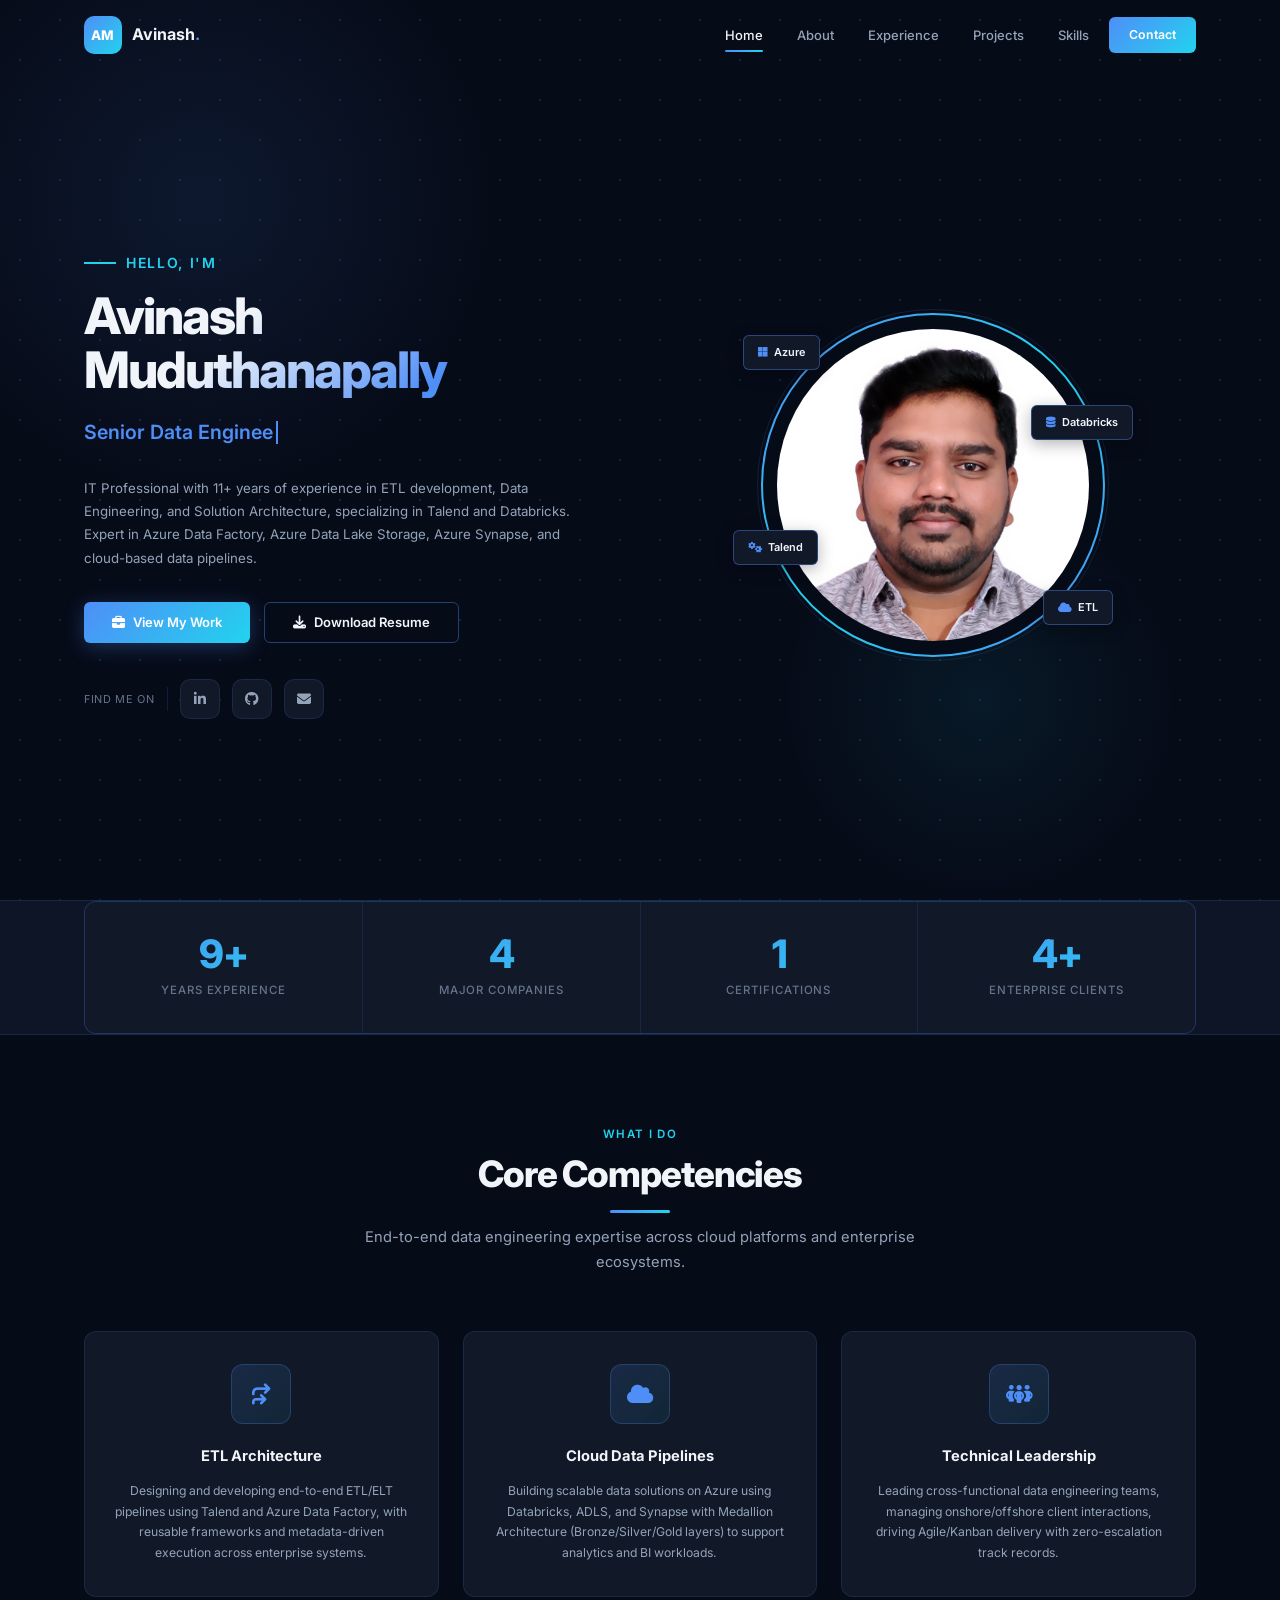
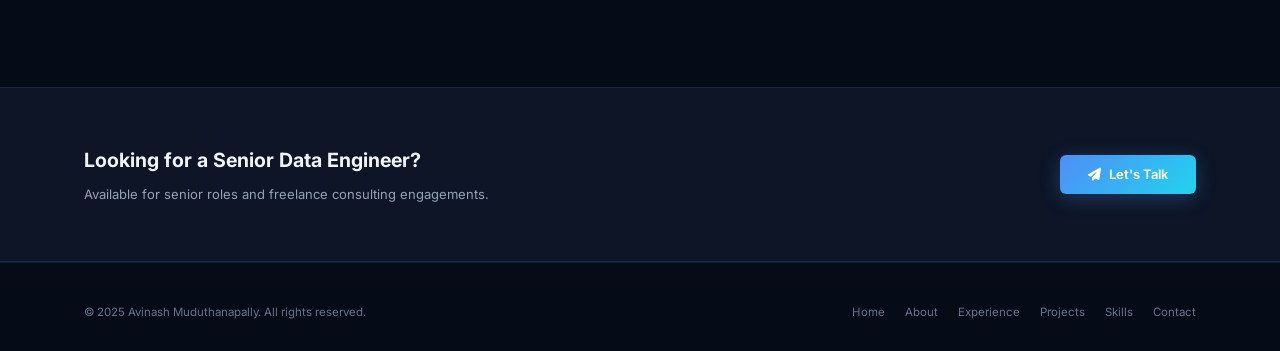
==== index.html @ f5d740c5 "Launch portfolio website for Avinash Muduthanapally Multi-page corporate portfolio with dark navy de" ====
<!DOCTYPE html>
<html lang="en">
<head>
  <meta charset="UTF-8" />
  <meta name="viewport" content="width=device-width, initial-scale=1.0" />
  <title>Avinash Muduthanapally – Senior Data Engineer</title>
  <meta name="description" content="Senior Data Engineer with 11+ years of experience in ETL, Azure Databricks, Talend, and cloud data pipelines." />

  <!-- Google Fonts -->
  <link rel="preconnect" href="https://fonts.googleapis.com" />
  <link rel="preconnect" href="https://fonts.gstatic.com" crossorigin />
  <link href="https://fonts.googleapis.com/css2?family=Inter:wght@300;400;500;600;700;800&display=swap" rel="stylesheet" />

  <!-- Font Awesome -->
  <link rel="stylesheet" href="https://cdnjs.cloudflare.com/ajax/libs/font-awesome/6.5.0/css/all.min.css" />

  <!-- Stylesheet -->
  <link rel="stylesheet" href="assets/css/style.css" />

  <!-- NOTE: Copy your photo (01.jpg) to assets/images/profile.jpg before opening in browser -->

  <style>
    /* ── Hero Section ─────────────────────────────────── */
    .hero {
      min-height: 100vh;
      display: flex;
      align-items: center;
      background: var(--bg-darkest);
      position: relative;
      overflow: hidden;
      padding-top: var(--nav-height);
    }

    /* Particle / dot-grid background */
    .hero-bg {
      position: absolute;
      inset: 0;
      pointer-events: none;
      overflow: hidden;
    }
    .hero-bg-grid {
      position: absolute;
      inset: 0;
      background-image:
        radial-gradient(circle, rgba(79,142,247,0.18) 1px, transparent 1px);
      background-size: 40px 40px;
      animation: bgPan 30s linear infinite;
    }
    @keyframes bgPan {
      from { background-position: 0 0; }
      to   { background-position: 40px 40px; }
    }
    .hero-glow-1 {
      position: absolute;
      width: 600px; height: 600px;
      border-radius: 50%;
      background: radial-gradient(circle, rgba(79,142,247,0.10) 0%, transparent 70%);
      top: -100px; left: -100px;
    }
    .hero-glow-2 {
      position: absolute;
      width: 400px; height: 400px;
      border-radius: 50%;
      background: radial-gradient(circle, rgba(34,211,238,0.07) 0%, transparent 70%);
      bottom: 0; right: 100px;
    }

    /* Hero layout */
    .hero-inner {
      position: relative;
      z-index: 1;
      display: grid;
      grid-template-columns: 1fr 1fr;
      gap: 60px;
      align-items: center;
      padding: 60px 0;
    }
    .hero-greeting {
      font-size: 1rem;
      font-weight: 600;
      color: var(--accent-cyan);
      letter-spacing: 0.12em;
      text-transform: uppercase;
      margin-bottom: 14px;
      display: flex;
      align-items: center;
      gap: 10px;
    }
    .hero-greeting::before {
      content: '';
      display: inline-block;
      width: 32px; height: 2px;
      background: var(--accent-cyan);
    }
    .hero-name {
      font-size: clamp(2.4rem, 5vw, 3.6rem);
      font-weight: 800;
      letter-spacing: -0.04em;
      line-height: 1.08;
      background: linear-gradient(135deg, #f1f5f9 30%, var(--accent-blue) 70%, var(--accent-cyan));
      -webkit-background-clip: text;
      -webkit-text-fill-color: transparent;
      background-clip: text;
      margin-bottom: 18px;
    }
    .hero-role {
      font-size: clamp(1.1rem, 2.5vw, 1.4rem);
      font-weight: 500;
      color: var(--text-secondary);
      margin-bottom: 22px;
      min-height: 2em;
    }
    .typewriter-wrap {
      display: inline-flex;
      align-items: center;
      gap: 0;
    }
    #typewriter {
      color: var(--accent-blue);
      font-weight: 600;
    }
    .cursor {
      display: inline-block;
      width: 2px;
      height: 1.2em;
      background: var(--accent-blue);
      margin-left: 3px;
      vertical-align: middle;
      animation: blink 0.8s step-end infinite;
    }
    .hero-summary {
      font-size: 0.95rem;
      color: var(--text-secondary);
      line-height: 1.75;
      max-width: 520px;
      margin-bottom: 32px;
    }
    .hero-actions {
      display: flex;
      gap: 14px;
      flex-wrap: wrap;
      margin-bottom: 36px;
    }
    .hero-socials {
      display: flex;
      gap: 12px;
      align-items: center;
    }
    .hero-social-divider {
      width: 1px; height: 24px;
      background: var(--border);
    }
    .hero-social-label {
      font-size: 0.78rem;
      color: var(--text-muted);
      letter-spacing: 0.06em;
      text-transform: uppercase;
    }

    /* Right side – photo */
    .hero-photo-side {
      display: flex;
      align-items: center;
      justify-content: center;
      position: relative;
    }
    .photo-ring-wrap {
      position: relative;
      width: 320px; height: 320px;
    }
    .photo-ring-outer {
      position: absolute;
      inset: -12px;
      border-radius: 50%;
      border: 2px solid transparent;
      background: linear-gradient(var(--bg-darkest), var(--bg-darkest)) padding-box,
                  linear-gradient(135deg, var(--accent-blue), var(--accent-cyan), var(--accent-blue)) border-box;
      animation: rotate-ring 6s linear infinite;
    }
    .photo-ring-outer::before {
      content: '';
      position: absolute;
      inset: -6px;
      border-radius: 50%;
      border: 1px solid rgba(79,142,247,0.15);
    }
    .photo-img {
      width: 320px; height: 320px;
      border-radius: 50%;
      object-fit: cover;
      object-position: top center;
      border: 4px solid var(--bg-darkest);
      position: relative;
      z-index: 1;
      animation: pulse-glow 4s ease-in-out infinite;
    }

    /* Floating tech badges */
    .tech-badge {
      position: absolute;
      background: var(--bg-card);
      border: 1px solid var(--border-hover);
      border-radius: var(--radius-sm);
      padding: 7px 14px;
      font-size: 0.78rem;
      font-weight: 600;
      color: var(--text-primary);
      white-space: nowrap;
      z-index: 2;
      display: flex;
      align-items: center;
      gap: 6px;
      box-shadow: 0 4px 16px rgba(0,0,0,0.3);
    }
    .tech-badge i { color: var(--accent-blue); }
    .tb-1 { top: 10px;  left: -30px;  animation: float 3.2s ease-in-out infinite; }
    .tb-2 { top: 80px;  right: -40px; animation: float 3.8s ease-in-out infinite 0.5s; }
    .tb-3 { bottom: 80px; left: -40px; animation: float 4.1s ease-in-out infinite 1s; }
    .tb-4 { bottom: 20px; right: -20px; animation: float 3.5s ease-in-out infinite 1.5s; }

    /* ── Stats section ────────────────────────────────── */
    .stats-section {
      background: var(--bg-secondary);
      border-top: 1px solid var(--border);
      border-bottom: 1px solid var(--border);
      padding: 0;
    }

    /* ── What I Do cards ──────────────────────────────── */
    .what-i-do-grid {
      display: grid;
      grid-template-columns: repeat(3, 1fr);
      gap: 24px;
    }
    .what-card {
      background: var(--bg-card);
      border: 1px solid var(--border);
      border-radius: var(--radius-md);
      padding: 32px 28px;
      transition: all var(--transition);
      text-align: center;
    }
    .what-card:hover {
      border-color: var(--border-hover);
      box-shadow: var(--shadow-glow);
      transform: translateY(-5px);
    }
    .what-icon {
      width: 60px; height: 60px;
      margin: 0 auto 20px;
      border-radius: var(--radius-md);
      background: linear-gradient(135deg, rgba(79,142,247,0.15), rgba(34,211,238,0.08));
      border: 1px solid rgba(79,142,247,0.25);
      display: flex; align-items: center; justify-content: center;
      font-size: 1.5rem;
      color: var(--accent-blue);
    }
    .what-title {
      font-size: 1.05rem;
      font-weight: 700;
      color: var(--text-primary);
      margin-bottom: 12px;
    }
    .what-desc {
      font-size: 0.87rem;
      color: var(--text-secondary);
      line-height: 1.7;
    }

    /* Responsive overrides */
    @media (max-width: 900px) {
      .hero-inner {
        grid-template-columns: 1fr;
        text-align: center;
        gap: 40px;
      }
      .hero-greeting { justify-content: center; }
      .hero-summary  { margin: 0 auto 32px; }
      .hero-actions  { justify-content: center; }
      .hero-socials  { justify-content: center; }
      .photo-ring-wrap { width: 240px; height: 240px; }
      .photo-img { width: 240px; height: 240px; }
      .tb-1, .tb-2, .tb-3, .tb-4 { display: none; }
    }
    @media (max-width: 768px) {
      .what-i-do-grid { grid-template-columns: 1fr; }
    }
  </style>
</head>
<body>

  <!-- ── Navbar ─────────────────────────────────────────────── -->
  <nav class="navbar" id="navbar">
    <div class="container">
      <div class="nav-inner">
        <a href="index.html" class="nav-logo">
          <div class="nav-logo-badge">AM</div>
          <span class="nav-logo-text">Avinash<span>.</span></span>
        </a>
        <div class="nav-links">
          <a href="index.html"      class="nav-link" data-page="index.html">Home</a>
          <a href="about.html"      class="nav-link" data-page="about.html">About</a>
          <a href="experience.html" class="nav-link" data-page="experience.html">Experience</a>
          <a href="projects.html"   class="nav-link" data-page="projects.html">Projects</a>
          <a href="skills.html"     class="nav-link" data-page="skills.html">Skills</a>
          <a href="contact.html"    class="nav-link nav-cta" data-page="contact.html">Contact</a>
        </div>
        <button class="hamburger" id="hamburger" aria-label="Toggle menu">
          <span></span><span></span><span></span>
        </button>
      </div>
    </div>
  </nav>

  <!-- Mobile Menu -->
  <div class="mobile-menu" id="mobileMenu">
    <a href="index.html"      class="nav-link" data-page="index.html">Home</a>
    <a href="about.html"      class="nav-link" data-page="about.html">About</a>
    <a href="experience.html" class="nav-link" data-page="experience.html">Experience</a>
    <a href="projects.html"   class="nav-link" data-page="projects.html">Projects</a>
    <a href="skills.html"     class="nav-link" data-page="skills.html">Skills</a>
    <a href="contact.html"    class="nav-link nav-cta">Contact</a>
  </div>

  <!-- ── Hero Section ───────────────────────────────────────── -->
  <section class="hero">
    <div class="hero-bg">
      <div class="hero-bg-grid"></div>
      <div class="hero-glow-1"></div>
      <div class="hero-glow-2"></div>
    </div>

    <div class="container">
      <div class="hero-inner">

        <!-- Left: Text -->
        <div class="hero-text">
          <p class="hero-greeting">Hello, I'm</p>
          <h1 class="hero-name">Avinash<br/>Muduthanapally</h1>

          <div class="hero-role">
            <div class="typewriter-wrap">
              <span id="typewriter">Senior Data Engineer</span><span class="cursor"></span>
            </div>
          </div>

          <p class="hero-summary">
            IT Professional with 11+ years of experience in ETL development, Data Engineering, and Solution Architecture, specializing in Talend and Databricks. Expert in Azure Data Factory, Azure Data Lake Storage, Azure Synapse, and cloud-based data pipelines.
          </p>

          <div class="hero-actions">
            <a href="projects.html" class="btn btn-primary">
              <i class="fa-solid fa-briefcase"></i> View My Work
            </a>
            <a href="Avinash_Muduthanapally_Resume (1).pdf" class="btn btn-secondary" target="_blank">
              <i class="fa-solid fa-download"></i> Download Resume
            </a>
          </div>

          <div class="hero-socials">
            <span class="hero-social-label">Find me on</span>
            <div class="hero-social-divider"></div>
            <a href="https://www.linkedin.com/in/avinash-muduthanapally/" target="_blank" class="social-link" title="LinkedIn">
              <i class="fa-brands fa-linkedin-in"></i>
            </a>
            <a href="https://github.com/avvi575" target="_blank" class="social-link" title="GitHub">
              <i class="fa-brands fa-github"></i>
            </a>
            <a href="mailto:avinash.muduthanapally@gmail.com" class="social-link" title="Email">
              <i class="fa-solid fa-envelope"></i>
            </a>
          </div>
        </div>

        <!-- Right: Photo -->
        <div class="hero-photo-side">
          <div class="photo-ring-wrap">
            <div class="photo-ring-outer"></div>
            <img src="assets/images/profile.jpg" alt="Avinash Muduthanapally" class="photo-img" onerror="this.style.display='none'; this.parentElement.querySelector('.photo-placeholder').style.display='flex';" />
            <div class="photo-placeholder" style="display:none; width:320px; height:320px; border-radius:50%; background:var(--bg-card); border:4px solid var(--bg-darkest); align-items:center; justify-content:center; font-size:5rem; color:var(--accent-blue); position:relative; z-index:1;">
              <i class="fa-solid fa-user"></i>
            </div>

            <!-- Floating tech badges -->
            <div class="tech-badge tb-1"><i class="fa-brands fa-microsoft"></i> Azure</div>
            <div class="tech-badge tb-2"><i class="fa-solid fa-database"></i> Databricks</div>
            <div class="tech-badge tb-3"><i class="fa-solid fa-gears"></i> Talend</div>
            <div class="tech-badge tb-4"><i class="fa-solid fa-cloud"></i> ETL</div>
          </div>
        </div>

      </div>
    </div>
  </section>

  <!-- ── Stats Row ───────────────────────────────────────────── -->
  <section class="stats-section">
    <div class="container">
      <div class="stats-grid">
        <div class="stat-item animate-on-scroll delay-1">
          <div class="stat-number">
            <span data-counter data-target="11" data-suffix="+">0</span>
          </div>
          <div class="stat-label">Years Experience</div>
        </div>
        <div class="stat-item animate-on-scroll delay-2">
          <div class="stat-number">
            <span data-counter data-target="5">0</span>
          </div>
          <div class="stat-label">Major Companies</div>
        </div>
        <div class="stat-item animate-on-scroll delay-3">
          <div class="stat-number">
            <span data-counter data-target="2">0</span>
          </div>
          <div class="stat-label">Certifications</div>
        </div>
        <div class="stat-item animate-on-scroll delay-4">
          <div class="stat-number">
            <span data-counter data-target="5" data-suffix="+">0</span>
          </div>
          <div class="stat-label">Enterprise Clients</div>
        </div>
      </div>
    </div>
  </section>

  <!-- ── What I Do ───────────────────────────────────────────── -->
  <section class="section" style="background: var(--bg-darkest);">
    <div class="container">
      <div class="section-header animate-on-scroll">
        <p style="font-size:0.82rem; color:var(--accent-cyan); font-weight:600; letter-spacing:0.12em; text-transform:uppercase; margin-bottom:10px;">What I Do</p>
        <h2 class="section-title">Core Competencies</h2>
        <div class="divider"></div>
        <p class="section-subtitle">End-to-end data engineering expertise across cloud platforms and enterprise ecosystems.</p>
      </div>

      <div class="what-i-do-grid">
        <div class="what-card animate-on-scroll delay-1" data-tilt>
          <div class="what-icon"><i class="fa-solid fa-arrows-turn-right"></i></div>
          <h3 class="what-title">ETL Architecture</h3>
          <p class="what-desc">Designing and developing end-to-end ETL/ELT pipelines using Talend and Azure Data Factory, with reusable frameworks and metadata-driven execution across enterprise systems.</p>
        </div>
        <div class="what-card animate-on-scroll delay-2" data-tilt>
          <div class="what-icon"><i class="fa-solid fa-cloud"></i></div>
          <h3 class="what-title">Cloud Data Pipelines</h3>
          <p class="what-desc">Building scalable data solutions on Azure using Databricks, ADLS, and Synapse with Medallion Architecture (Bronze/Silver/Gold layers) to support analytics and BI workloads.</p>
        </div>
        <div class="what-card animate-on-scroll delay-3" data-tilt>
          <div class="what-icon"><i class="fa-solid fa-people-group"></i></div>
          <h3 class="what-title">Technical Leadership</h3>
          <p class="what-desc">Leading cross-functional data engineering teams, managing onshore/offshore client interactions, driving Agile/Kanban delivery with zero-escalation track records.</p>
        </div>
      </div>
    </div>
  </section>

  <!-- ── CTA Strip ────────────────────────────────────────────── -->
  <section style="background: var(--bg-secondary); border-top:1px solid var(--border); border-bottom:1px solid var(--border); padding: 56px 0;">
    <div class="container" style="display:flex; align-items:center; justify-content:space-between; flex-wrap:wrap; gap:24px;">
      <div>
        <h3 style="font-size:1.4rem; font-weight:700; margin-bottom:6px;">Looking for a Senior Data Engineer?</h3>
        <p style="color:var(--text-secondary); font-size:0.93rem;">Available for senior roles and freelance consulting engagements.</p>
      </div>
      <a href="contact.html" class="btn btn-primary">
        <i class="fa-solid fa-paper-plane"></i> Let's Talk
      </a>
    </div>
  </section>

  <!-- ── Footer ──────────────────────────────────────────────── -->
  <footer class="footer">
    <div class="container">
      <div class="footer-inner">
        <p class="footer-copy">&copy; 2025 Avinash Muduthanapally. All rights reserved.</p>
        <nav class="footer-links">
          <a href="index.html">Home</a>
          <a href="about.html">About</a>
          <a href="experience.html">Experience</a>
          <a href="projects.html">Projects</a>
          <a href="skills.html">Skills</a>
          <a href="contact.html">Contact</a>
        </nav>
      </div>
    </div>
  </footer>

  <script src="assets/js/main.js"></script>
</body>
</html>
---- assets/css/style.css ----
/* =============================================================
   Avinash Muduthanapally Portfolio – Main Stylesheet
   style.css
   ============================================================= */

/* ── Google Fonts import handled via <link> in HTML ─────────── */

/* ── CSS Custom Properties ──────────────────────────────────── */
:root {
  --bg-darkest:      #060b18;
  --bg-primary:      #080d1c;
  --bg-secondary:    #0d1526;
  --bg-card:         #111827;
  --bg-card-hover:   #162035;
  --accent-blue:     #4f8ef7;
  --accent-cyan:     #22d3ee;
  --accent-gold:     #fbbf24;
  --text-primary:    #f1f5f9;
  --text-secondary:  #94a3b8;
  --text-muted:      #64748b;
  --border:          rgba(79,142,247,0.15);
  --border-hover:    rgba(79,142,247,0.40);
  --nav-height:      70px;
  --radius-sm:       6px;
  --radius-md:       12px;
  --radius-lg:       20px;
  --shadow-card:     0 4px 24px rgba(0,0,0,0.4);
  --shadow-glow:     0 0 30px rgba(79,142,247,0.20);
  --transition:      0.3s cubic-bezier(0.4,0,0.2,1);
  --font-base:       'Inter', sans-serif;
}

/* ── Reset & Base ────────────────────────────────────────────── */
*, *::before, *::after { box-sizing: border-box; margin: 0; padding: 0; }

html {
  font-size: 14px;
  scroll-behavior: smooth;
  -webkit-font-smoothing: antialiased;
  -moz-osx-font-smoothing: grayscale;
}

body {
  font-family: var(--font-base);
  background-color: var(--bg-primary);
  color: var(--text-primary);
  line-height: 1.7;
  overflow-x: hidden;
}

a { color: inherit; text-decoration: none; }
ul, ol { list-style: none; }
img { display: block; max-width: 100%; }
button { cursor: pointer; font-family: inherit; border: none; background: none; }

/* ── Custom Scrollbar ────────────────────────────────────────── */
::-webkit-scrollbar { width: 6px; }
::-webkit-scrollbar-track { background: var(--bg-darkest); }
::-webkit-scrollbar-thumb { background: var(--accent-blue); border-radius: 3px; }
::-webkit-scrollbar-thumb:hover { background: var(--accent-cyan); }

/* ── Typography Helpers ──────────────────────────────────────── */
.section-title {
  font-size: clamp(1.8rem, 4vw, 2.6rem);
  font-weight: 800;
  letter-spacing: -0.03em;
  line-height: 1.15;
  color: var(--text-primary);
}
.section-subtitle {
  font-size: 1.05rem;
  color: var(--text-secondary);
  max-width: 600px;
}
.accent-blue  { color: var(--accent-blue); }
.accent-cyan  { color: var(--accent-cyan); }
.accent-gold  { color: var(--accent-gold); }
.text-muted   { color: var(--text-muted); }

/* ── Layout Containers ───────────────────────────────────────── */
.container {
  width: 100%;
  max-width: 1160px;
  margin: 0 auto;
  padding: 0 24px;
}
.section {
  padding: 90px 0;
}
.section-header {
  text-align: center;
  margin-bottom: 56px;
}
.section-header .section-subtitle {
  margin: 12px auto 0;
}
.divider {
  width: 60px;
  height: 3px;
  background: linear-gradient(90deg, var(--accent-blue), var(--accent-cyan));
  border-radius: 2px;
  margin: 14px auto 0;
}
.divider-left { margin-left: 0; }

/* ── Navbar ──────────────────────────────────────────────────── */
.navbar {
  position: fixed;
  top: 0; left: 0; right: 0;
  height: var(--nav-height);
  z-index: 1000;
  transition: background var(--transition), box-shadow var(--transition);
}
.navbar.scrolled {
  background: rgba(8,13,28,0.92);
  backdrop-filter: blur(16px);
  -webkit-backdrop-filter: blur(16px);
  box-shadow: 0 1px 0 var(--border);
}
.nav-inner {
  display: flex;
  align-items: center;
  justify-content: space-between;
  height: var(--nav-height);
}
.nav-logo {
  display: flex;
  align-items: center;
  gap: 10px;
  font-weight: 700;
  font-size: 1.15rem;
}
.nav-logo-badge {
  width: 38px; height: 38px;
  border-radius: 10px;
  background: linear-gradient(135deg, var(--accent-blue), var(--accent-cyan));
  display: flex; align-items: center; justify-content: center;
  font-weight: 800;
  font-size: 0.95rem;
  color: #fff;
  letter-spacing: 0.02em;
  flex-shrink: 0;
}
.nav-logo-text { color: var(--text-primary); }
.nav-logo-text span { color: var(--accent-blue); }

.nav-links {
  display: flex;
  align-items: center;
  gap: 6px;
}
.nav-link {
  position: relative;
  padding: 6px 14px;
  font-size: 0.93rem;
  font-weight: 500;
  color: var(--text-secondary);
  border-radius: var(--radius-sm);
  transition: color var(--transition);
}
.nav-link::after {
  content: '';
  position: absolute;
  bottom: 0; left: 14px; right: 14px;
  height: 2px;
  background: linear-gradient(90deg, var(--accent-blue), var(--accent-cyan));
  border-radius: 1px;
  transform: scaleX(0);
  transition: transform var(--transition);
}
.nav-link:hover { color: var(--text-primary); }
.nav-link.active { color: var(--text-primary); }
.nav-link.active::after { transform: scaleX(1); }
.nav-link:hover::after { transform: scaleX(1); }

.nav-cta {
  padding: 8px 20px;
  background: linear-gradient(135deg, var(--accent-blue), var(--accent-cyan));
  color: #fff !important;
  border-radius: var(--radius-sm);
  font-weight: 600;
  font-size: 0.88rem;
  transition: opacity var(--transition), transform var(--transition);
}
.nav-cta::after { display: none; }
.nav-cta:hover { opacity: 0.9; transform: translateY(-1px); }

.hamburger {
  display: none;
  flex-direction: column;
  gap: 5px;
  padding: 6px;
  cursor: pointer;
}
.hamburger span {
  display: block;
  width: 24px; height: 2px;
  background: var(--text-primary);
  border-radius: 1px;
  transition: transform var(--transition), opacity var(--transition);
}
.hamburger.open span:nth-child(1) { transform: translateY(7px) rotate(45deg); }
.hamburger.open span:nth-child(2) { opacity: 0; }
.hamburger.open span:nth-child(3) { transform: translateY(-7px) rotate(-45deg); }

.mobile-menu {
  display: none;
  position: fixed;
  top: var(--nav-height); left: 0; right: 0;
  background: rgba(8,13,28,0.97);
  backdrop-filter: blur(20px);
  -webkit-backdrop-filter: blur(20px);
  border-bottom: 1px solid var(--border);
  padding: 20px 24px;
  z-index: 999;
  flex-direction: column;
  gap: 4px;
}
.mobile-menu.open { display: flex; }
.mobile-menu .nav-link {
  padding: 12px 16px;
  border-radius: var(--radius-sm);
  font-size: 1rem;
  display: block;
}
.mobile-menu .nav-link:hover { background: var(--bg-card); }
.mobile-menu .nav-cta { margin-top: 8px; text-align: center; }

/* ── Buttons ─────────────────────────────────────────────────── */
.btn {
  display: inline-flex;
  align-items: center;
  gap: 8px;
  padding: 13px 28px;
  border-radius: var(--radius-sm);
  font-size: 0.93rem;
  font-weight: 600;
  transition: all var(--transition);
  cursor: pointer;
  border: none;
  line-height: 1;
}
.btn-primary {
  background: linear-gradient(135deg, var(--accent-blue), var(--accent-cyan));
  color: #fff;
  box-shadow: 0 4px 20px rgba(79,142,247,0.30);
}
.btn-primary:hover {
  transform: translateY(-2px);
  box-shadow: 0 8px 28px rgba(79,142,247,0.45);
}
.btn-secondary {
  background: transparent;
  color: var(--text-primary);
  border: 1.5px solid var(--border-hover);
}
.btn-secondary:hover {
  border-color: var(--accent-blue);
  color: var(--accent-blue);
  transform: translateY(-2px);
}
.btn-outline-gold {
  background: transparent;
  color: var(--accent-gold);
  border: 1.5px solid var(--accent-gold);
}
.btn-outline-gold:hover {
  background: var(--accent-gold);
  color: var(--bg-darkest);
  transform: translateY(-2px);
}

/* ── Cards ───────────────────────────────────────────────────── */
.card {
  background: var(--bg-card);
  border: 1px solid var(--border);
  border-radius: var(--radius-md);
  padding: 28px;
  transition: all var(--transition);
  position: relative;
  overflow: hidden;
}
.card::before {
  content: '';
  position: absolute;
  inset: 0;
  background: linear-gradient(135deg, rgba(79,142,247,0.04), rgba(34,211,238,0.02));
  opacity: 0;
  transition: opacity var(--transition);
}
.card:hover {
  background: var(--bg-card-hover);
  border-color: var(--border-hover);
  box-shadow: var(--shadow-glow);
  transform: translateY(-4px);
}
.card:hover::before { opacity: 1; }

/* ── Tag / Badge Pills ───────────────────────────────────────── */
.tag {
  display: inline-flex;
  align-items: center;
  padding: 4px 11px;
  background: rgba(79,142,247,0.10);
  border: 1px solid rgba(79,142,247,0.20);
  border-radius: 20px;
  font-size: 0.78rem;
  font-weight: 500;
  color: var(--accent-blue);
  line-height: 1.4;
  white-space: nowrap;
}
.tag-cyan {
  background: rgba(34,211,238,0.10);
  border-color: rgba(34,211,238,0.20);
  color: var(--accent-cyan);
}
.tag-gold {
  background: rgba(251,191,36,0.10);
  border-color: rgba(251,191,36,0.20);
  color: var(--accent-gold);
}
.tag-green {
  background: rgba(52,211,153,0.10);
  border-color: rgba(52,211,153,0.20);
  color: #34d399;
}
.tag-purple {
  background: rgba(167,139,250,0.10);
  border-color: rgba(167,139,250,0.20);
  color: #a78bfa;
}
.tags-row {
  display: flex;
  flex-wrap: wrap;
  gap: 6px;
  margin-top: 14px;
}

/* ── Page Hero Header ────────────────────────────────────────── */
.page-hero {
  padding: calc(var(--nav-height) + 60px) 0 60px;
  background: var(--bg-darkest);
  border-bottom: 1px solid var(--border);
  position: relative;
  overflow: hidden;
}
.page-hero::before {
  content: '';
  position: absolute;
  top: -60px; right: -60px;
  width: 400px; height: 400px;
  background: radial-gradient(circle, rgba(79,142,247,0.08) 0%, transparent 70%);
  pointer-events: none;
}
.page-hero-inner { position: relative; }
.breadcrumb {
  display: flex;
  align-items: center;
  gap: 8px;
  font-size: 0.82rem;
  color: var(--text-muted);
  margin-bottom: 16px;
}
.breadcrumb a { transition: color var(--transition); }
.breadcrumb a:hover { color: var(--accent-blue); }
.breadcrumb i { font-size: 0.6rem; }
.page-hero-title {
  font-size: clamp(2rem, 5vw, 3.2rem);
  font-weight: 800;
  letter-spacing: -0.04em;
  line-height: 1.1;
}
.page-hero-subtitle {
  margin-top: 12px;
  font-size: 1.05rem;
  color: var(--text-secondary);
  max-width: 540px;
}

/* ── Timeline ────────────────────────────────────────────────── */
.timeline {
  position: relative;
  padding: 0;
}
.timeline::before {
  content: '';
  position: absolute;
  left: 28px;
  top: 8px;
  bottom: 8px;
  width: 2px;
  background: linear-gradient(180deg, var(--accent-blue), var(--accent-cyan), transparent);
  border-radius: 1px;
}
.timeline-item {
  position: relative;
  padding-left: 72px;
  padding-bottom: 44px;
}
.timeline-item:last-child { padding-bottom: 0; }
.timeline-dot {
  position: absolute;
  left: 19px;
  top: 8px;
  width: 20px; height: 20px;
  border-radius: 50%;
  background: var(--bg-card);
  border: 2px solid var(--accent-blue);
  z-index: 1;
  transition: all var(--transition);
}
.timeline-dot::after {
  content: '';
  position: absolute;
  inset: 3px;
  border-radius: 50%;
  background: var(--accent-blue);
}
.timeline-item:hover .timeline-dot {
  border-color: var(--accent-cyan);
  box-shadow: 0 0 16px rgba(79,142,247,0.5);
}
.timeline-item:hover .timeline-dot::after { background: var(--accent-cyan); }

.timeline-card {
  background: var(--bg-card);
  border: 1px solid var(--border);
  border-radius: var(--radius-md);
  padding: 28px 32px;
  transition: all var(--transition);
}
.timeline-card:hover {
  border-color: var(--border-hover);
  box-shadow: var(--shadow-glow);
  background: var(--bg-card-hover);
}
.timeline-company {
  display: flex;
  align-items: flex-start;
  justify-content: space-between;
  gap: 16px;
  flex-wrap: wrap;
}
.company-name {
  font-size: 1.2rem;
  font-weight: 700;
  color: var(--text-primary);
}
.company-role {
  font-size: 0.95rem;
  font-weight: 500;
  color: var(--accent-blue);
  margin-top: 4px;
}
.company-meta {
  display: flex;
  gap: 16px;
  flex-wrap: wrap;
  margin-top: 8px;
  font-size: 0.82rem;
  color: var(--text-muted);
}
.company-meta span { display: flex; align-items: center; gap: 5px; }
.timeline-period {
  font-size: 0.82rem;
  font-weight: 600;
  color: var(--accent-gold);
  background: rgba(251,191,36,0.10);
  border: 1px solid rgba(251,191,36,0.20);
  padding: 4px 12px;
  border-radius: 20px;
  white-space: nowrap;
}
.timeline-bullets {
  margin-top: 18px;
  display: flex;
  flex-direction: column;
  gap: 9px;
}
.timeline-bullets li {
  position: relative;
  padding-left: 18px;
  font-size: 0.90rem;
  color: var(--text-secondary);
  line-height: 1.65;
}
.timeline-bullets li::before {
  content: '';
  position: absolute;
  left: 0;
  top: 9px;
  width: 6px; height: 6px;
  border-radius: 50%;
  background: var(--accent-blue);
  flex-shrink: 0;
}

/* ── Skill Bars ──────────────────────────────────────────────── */
.skill-bar-wrap { margin-bottom: 16px; }
.skill-bar-label {
  display: flex;
  justify-content: space-between;
  margin-bottom: 6px;
  font-size: 0.88rem;
  font-weight: 500;
}
.skill-bar-track {
  height: 6px;
  background: rgba(255,255,255,0.07);
  border-radius: 3px;
  overflow: hidden;
}
.skill-bar-fill {
  height: 100%;
  border-radius: 3px;
  background: linear-gradient(90deg, var(--accent-blue), var(--accent-cyan));
  width: 0;
  transition: width 1.2s cubic-bezier(0.4,0,0.2,1);
}

/* ── Stats Row ───────────────────────────────────────────────── */
.stats-grid {
  display: grid;
  grid-template-columns: repeat(4, 1fr);
  gap: 1px;
  background: var(--border);
  border: 1px solid var(--border);
  border-radius: var(--radius-md);
  overflow: hidden;
}
.stat-item {
  background: var(--bg-card);
  padding: 32px 24px;
  text-align: center;
  transition: background var(--transition);
}
.stat-item:hover { background: var(--bg-card-hover); }
.stat-number {
  font-size: clamp(2rem, 4vw, 2.8rem);
  font-weight: 800;
  letter-spacing: -0.04em;
  background: linear-gradient(135deg, var(--accent-blue), var(--accent-cyan));
  -webkit-background-clip: text;
  -webkit-text-fill-color: transparent;
  background-clip: text;
  line-height: 1;
}
.stat-label {
  font-size: 0.82rem;
  color: var(--text-muted);
  margin-top: 8px;
  font-weight: 500;
  text-transform: uppercase;
  letter-spacing: 0.08em;
}

/* ── Contact Form ────────────────────────────────────────────── */
.form-group { margin-bottom: 20px; }
.form-group label {
  display: block;
  font-size: 0.85rem;
  font-weight: 600;
  color: var(--text-secondary);
  margin-bottom: 8px;
  letter-spacing: 0.02em;
}
.form-group input,
.form-group textarea,
.form-group select {
  width: 100%;
  background: var(--bg-secondary);
  border: 1px solid var(--border);
  border-radius: var(--radius-sm);
  padding: 13px 16px;
  font-size: 0.92rem;
  font-family: var(--font-base);
  color: var(--text-primary);
  transition: border-color var(--transition), box-shadow var(--transition);
  outline: none;
  resize: vertical;
}
.form-group input::placeholder,
.form-group textarea::placeholder {
  color: var(--text-muted);
}
.form-group input:focus,
.form-group textarea:focus,
.form-group select:focus {
  border-color: var(--accent-blue);
  box-shadow: 0 0 0 3px rgba(79,142,247,0.12);
}
.form-group textarea { min-height: 140px; }

/* ── Footer ──────────────────────────────────────────────────── */
.footer {
  background: var(--bg-darkest);
  border-top: 1px solid var(--border);
  padding: 40px 0 28px;
}
.footer-inner {
  display: flex;
  align-items: center;
  justify-content: space-between;
  flex-wrap: wrap;
  gap: 20px;
}
.footer-copy {
  font-size: 0.82rem;
  color: var(--text-muted);
}
.footer-links {
  display: flex;
  gap: 20px;
  flex-wrap: wrap;
}
.footer-links a {
  font-size: 0.82rem;
  color: var(--text-muted);
  transition: color var(--transition);
}
.footer-links a:hover { color: var(--accent-blue); }

/* ── Social Links ────────────────────────────────────────────── */
.social-links {
  display: flex;
  gap: 12px;
  align-items: center;
}
.social-link {
  width: 40px; height: 40px;
  border-radius: 10px;
  background: var(--bg-card);
  border: 1px solid var(--border);
  display: flex; align-items: center; justify-content: center;
  font-size: 1rem;
  color: var(--text-secondary);
  transition: all var(--transition);
}
.social-link:hover {
  border-color: var(--accent-blue);
  color: var(--accent-blue);
  transform: translateY(-3px);
  box-shadow: 0 6px 20px rgba(79,142,247,0.25);
}

/* ── Contact Info Cards ──────────────────────────────────────── */
.contact-info-card {
  display: flex;
  align-items: flex-start;
  gap: 16px;
  padding: 20px;
  background: var(--bg-card);
  border: 1px solid var(--border);
  border-radius: var(--radius-md);
  transition: all var(--transition);
  margin-bottom: 16px;
}
.contact-info-card:hover {
  border-color: var(--border-hover);
  box-shadow: var(--shadow-glow);
}
.contact-icon {
  width: 44px; height: 44px;
  border-radius: 10px;
  background: linear-gradient(135deg, rgba(79,142,247,0.15), rgba(34,211,238,0.10));
  border: 1px solid rgba(79,142,247,0.20);
  display: flex; align-items: center; justify-content: center;
  font-size: 1.1rem;
  color: var(--accent-blue);
  flex-shrink: 0;
}
.contact-info-label {
  font-size: 0.78rem;
  text-transform: uppercase;
  letter-spacing: 0.1em;
  color: var(--text-muted);
  font-weight: 600;
}
.contact-info-value {
  font-size: 0.92rem;
  color: var(--text-primary);
  font-weight: 500;
  margin-top: 3px;
}
.contact-info-value a {
  color: var(--accent-blue);
  transition: color var(--transition);
}
.contact-info-value a:hover { color: var(--accent-cyan); }

/* ── Cert Cards ──────────────────────────────────────────────── */
.cert-card {
  display: flex;
  align-items: center;
  gap: 20px;
  padding: 24px;
  background: var(--bg-card);
  border: 1px solid var(--border);
  border-radius: var(--radius-md);
  transition: all var(--transition);
}
.cert-card:hover {
  border-color: var(--border-hover);
  box-shadow: var(--shadow-glow);
}
.cert-icon {
  width: 56px; height: 56px;
  border-radius: var(--radius-sm);
  display: flex; align-items: center; justify-content: center;
  font-size: 1.6rem;
  flex-shrink: 0;
}
.cert-icon-talend {
  background: linear-gradient(135deg, rgba(79,142,247,0.15), rgba(34,211,238,0.10));
  color: var(--accent-cyan);
}
.cert-icon-databricks {
  background: linear-gradient(135deg, rgba(251,191,36,0.12), rgba(245,158,11,0.08));
  color: var(--accent-gold);
}
.cert-name { font-size: 1rem; font-weight: 700; color: var(--text-primary); }
.cert-issuer { font-size: 0.82rem; color: var(--text-muted); margin-top: 4px; }

/* ── Domain Pills ────────────────────────────────────────────── */
.domain-grid {
  display: flex;
  flex-wrap: wrap;
  gap: 12px;
}
.domain-pill {
  padding: 10px 20px;
  background: var(--bg-card);
  border: 1px solid var(--border);
  border-radius: 30px;
  font-size: 0.88rem;
  font-weight: 500;
  color: var(--text-secondary);
  transition: all var(--transition);
  display: flex;
  align-items: center;
  gap: 8px;
}
.domain-pill:hover {
  border-color: var(--accent-blue);
  color: var(--accent-blue);
  transform: translateY(-2px);
}

/* ── Client Cards ────────────────────────────────────────────── */
.client-grid {
  display: grid;
  grid-template-columns: repeat(auto-fill, minmax(160px, 1fr));
  gap: 16px;
}
.client-card {
  padding: 20px 16px;
  background: var(--bg-card);
  border: 1px solid var(--border);
  border-radius: var(--radius-md);
  text-align: center;
  font-size: 0.90rem;
  font-weight: 600;
  color: var(--text-secondary);
  transition: all var(--transition);
}
.client-card:hover {
  border-color: var(--border-hover);
  color: var(--text-primary);
  transform: translateY(-3px);
  box-shadow: var(--shadow-glow);
}
.client-card i { display: block; font-size: 1.5rem; margin-bottom: 8px; color: var(--accent-blue); }

/* ── Project Cards ───────────────────────────────────────────── */
.projects-grid {
  display: grid;
  grid-template-columns: repeat(auto-fill, minmax(340px, 1fr));
  gap: 24px;
}
.project-card {
  background: var(--bg-card);
  border: 1px solid var(--border);
  border-radius: var(--radius-md);
  padding: 28px;
  transition: all var(--transition);
  position: relative;
  display: flex;
  flex-direction: column;
  gap: 0;
  overflow: hidden;
}
.project-card::after {
  content: '';
  position: absolute;
  top: 0; left: 0; right: 0;
  height: 3px;
  background: linear-gradient(90deg, var(--accent-blue), var(--accent-cyan));
  transform: scaleX(0);
  transition: transform var(--transition);
  transform-origin: left;
}
.project-card:hover {
  border-color: var(--border-hover);
  box-shadow: var(--shadow-glow);
  transform: translateY(-5px);
  background: var(--bg-card-hover);
}
.project-card:hover::after { transform: scaleX(1); }
.project-header {
  display: flex;
  align-items: flex-start;
  justify-content: space-between;
  gap: 12px;
  margin-bottom: 14px;
}
.project-name {
  font-size: 1.15rem;
  font-weight: 700;
  color: var(--text-primary);
  line-height: 1.3;
}
.project-client-badge {
  font-size: 0.75rem;
  font-weight: 600;
  padding: 3px 10px;
  border-radius: 20px;
  white-space: nowrap;
  flex-shrink: 0;
}
.project-period {
  font-size: 0.80rem;
  color: var(--text-muted);
  margin-bottom: 12px;
  display: flex;
  align-items: center;
  gap: 6px;
}
.project-desc {
  font-size: 0.88rem;
  color: var(--text-secondary);
  line-height: 1.65;
  margin-bottom: 16px;
}
.project-achievements {
  list-style: none;
  display: flex;
  flex-direction: column;
  gap: 8px;
  margin-bottom: 18px;
  flex: 1;
}
.project-achievements li {
  position: relative;
  padding-left: 16px;
  font-size: 0.83rem;
  color: var(--text-secondary);
  line-height: 1.5;
}
.project-achievements li::before {
  content: '';
  position: absolute;
  left: 0; top: 7px;
  width: 5px; height: 5px;
  border-radius: 50%;
  background: var(--accent-cyan);
}

/* ── Skill Category Card ─────────────────────────────────────── */
.skill-cat-card {
  background: var(--bg-card);
  border: 1px solid var(--border);
  border-radius: var(--radius-md);
  padding: 28px;
  transition: all var(--transition);
}
.skill-cat-card:hover {
  border-color: var(--border-hover);
  box-shadow: var(--shadow-glow);
}
.skill-cat-header {
  display: flex;
  align-items: center;
  gap: 14px;
  margin-bottom: 22px;
}
.skill-cat-icon {
  width: 44px; height: 44px;
  border-radius: 10px;
  background: linear-gradient(135deg, rgba(79,142,247,0.15), rgba(34,211,238,0.08));
  border: 1px solid rgba(79,142,247,0.20);
  display: flex; align-items: center; justify-content: center;
  font-size: 1.1rem;
  color: var(--accent-blue);
}
.skill-cat-name {
  font-size: 1rem;
  font-weight: 700;
  color: var(--text-primary);
}
.skill-cat-count {
  font-size: 0.78rem;
  color: var(--text-muted);
  margin-top: 2px;
}
.skill-tags { display: flex; flex-wrap: wrap; gap: 8px; }

/* ── Animations ──────────────────────────────────────────────── */
@keyframes fadeInUp {
  from { opacity: 0; transform: translateY(30px); }
  to   { opacity: 1; transform: translateY(0); }
}
@keyframes slideInLeft {
  from { opacity: 0; transform: translateX(-40px); }
  to   { opacity: 1; transform: translateX(0); }
}
@keyframes slideInRight {
  from { opacity: 0; transform: translateX(40px); }
  to   { opacity: 1; transform: translateX(0); }
}
@keyframes shimmer {
  0%   { background-position: -200% center; }
  100% { background-position:  200% center; }
}
@keyframes pulse-glow {
  0%, 100% { box-shadow: 0 0 20px rgba(79,142,247,0.3); }
  50%       { box-shadow: 0 0 40px rgba(79,142,247,0.6); }
}
@keyframes float {
  0%, 100% { transform: translateY(0px); }
  50%       { transform: translateY(-8px); }
}
@keyframes rotate-ring {
  from { transform: rotate(0deg); }
  to   { transform: rotate(360deg); }
}
@keyframes blink {
  0%, 100% { opacity: 1; }
  50%       { opacity: 0; }
}

/* Scroll animation base states */
.animate-on-scroll {
  opacity: 0;
  transform: translateY(28px);
  transition: opacity 0.65s ease, transform 0.65s ease;
}
.animate-on-scroll.is-visible {
  opacity: 1;
  transform: none;
}
.slide-left {
  opacity: 0;
  transform: translateX(-40px);
  transition: opacity 0.65s ease, transform 0.65s ease;
}
.slide-right {
  opacity: 0;
  transform: translateX(40px);
  transition: opacity 0.65s ease, transform 0.65s ease;
}
.slide-left.is-visible,
.slide-right.is-visible {
  opacity: 1;
  transform: none;
}

/* Stagger delay helpers */
.delay-1 { transition-delay: 0.10s; }
.delay-2 { transition-delay: 0.20s; }
.delay-3 { transition-delay: 0.30s; }
.delay-4 { transition-delay: 0.40s; }
.delay-5 { transition-delay: 0.50s; }

/* ── Responsive ──────────────────────────────────────────────── */
@media (max-width: 1024px) {
  .stats-grid { grid-template-columns: repeat(2, 1fr); }
  .projects-grid { grid-template-columns: 1fr; }
}

@media (max-width: 768px) {
  :root { --nav-height: 60px; }
  .nav-links { display: none; }
  .hamburger { display: flex; }
  .section { padding: 60px 0; }
  .stats-grid { grid-template-columns: repeat(2, 1fr); }
  .timeline::before { left: 14px; }
  .timeline-item { padding-left: 44px; }
  .timeline-dot { left: 5px; }
  .page-hero { padding-top: calc(var(--nav-height) + 40px); }
  .footer-inner { flex-direction: column; text-align: center; }
  .footer-links { justify-content: center; }
  .projects-grid { grid-template-columns: 1fr; }
}

@media (max-width: 480px) {
  .stats-grid { grid-template-columns: 1fr 1fr; }
  .btn { padding: 11px 20px; font-size: 0.87rem; }
}
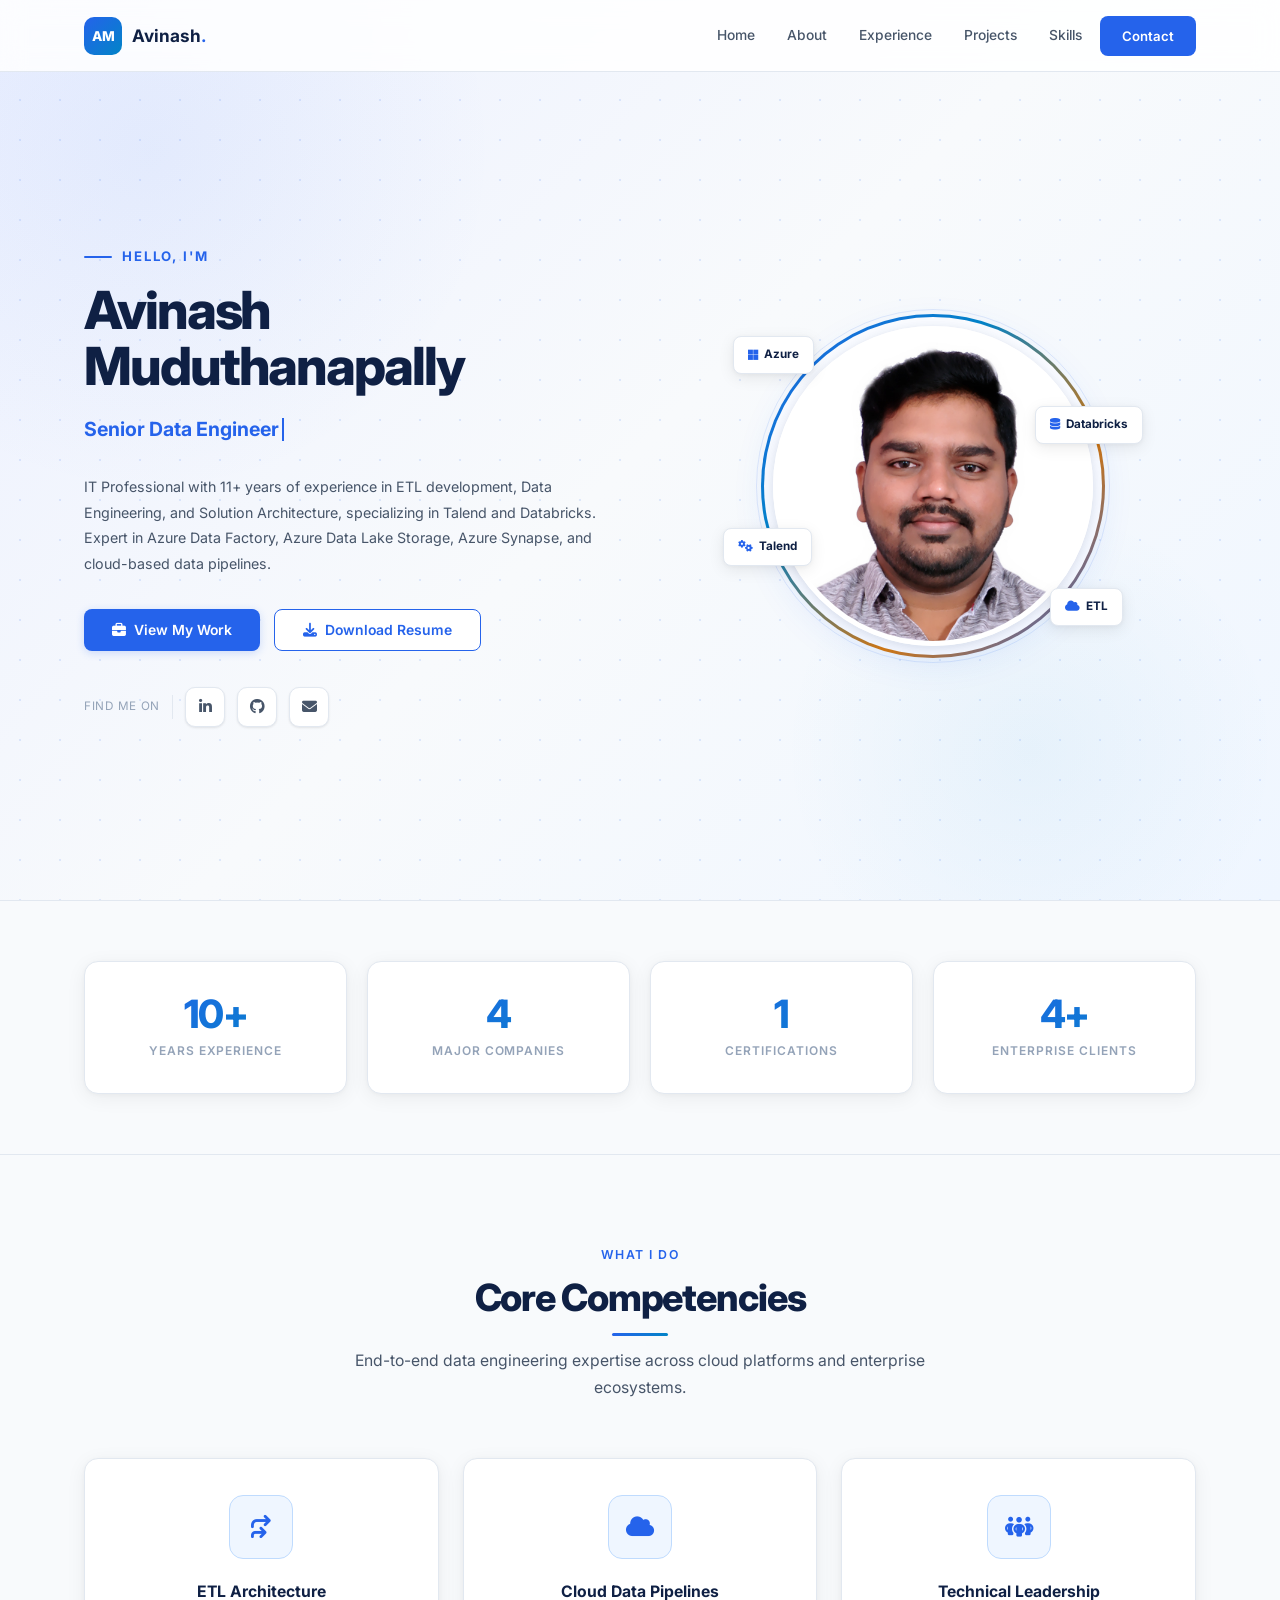
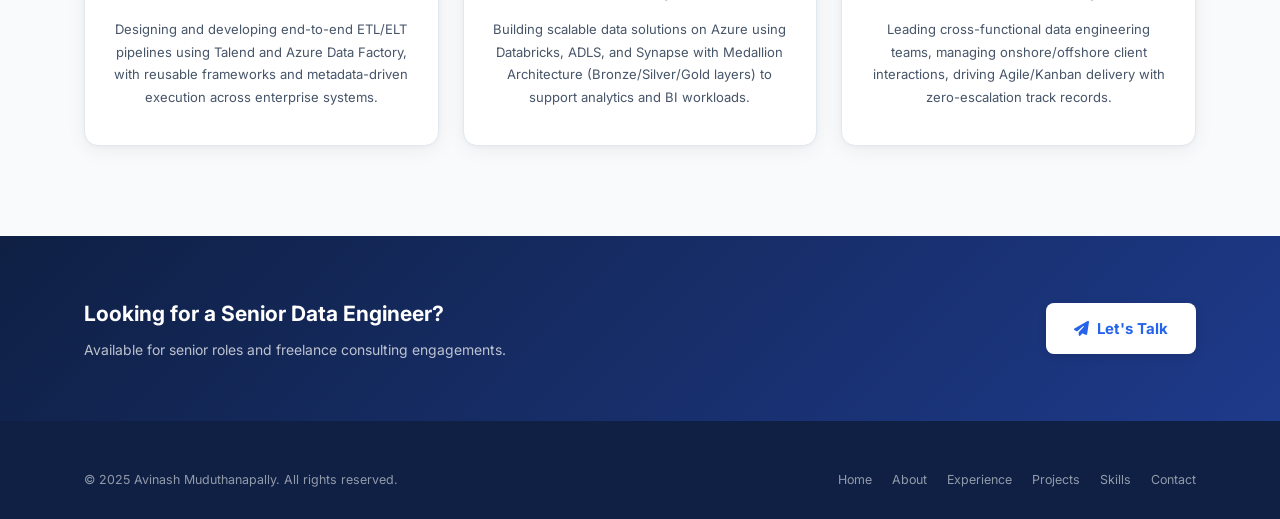
==== commit 6d759e06: "Redesign: switch from dark to bright corporate light theme - Full color system overhaul: white/light" ====
--- a/index.html
+++ b/index.html
@@ -20,49 +20,41 @@
   <!-- NOTE: Copy your photo (01.jpg) to assets/images/profile.jpg before opening in browser -->
 
   <style>
-    /* ── Hero Section ─────────────────────────────────── */
+    /* ── Hero Section ── */
     .hero {
       min-height: 100vh;
       display: flex;
       align-items: center;
-      background: var(--bg-darkest);
+      background: linear-gradient(135deg, #ebf0ff 0%, #f8fafc 50%, #eff6ff 100%);
       position: relative;
       overflow: hidden;
       padding-top: var(--nav-height);
     }
-
-    /* Particle / dot-grid background */
     .hero-bg {
       position: absolute;
       inset: 0;
       pointer-events: none;
-      overflow: hidden;
     }
     .hero-bg-grid {
       position: absolute;
       inset: 0;
-      background-image:
-        radial-gradient(circle, rgba(79,142,247,0.18) 1px, transparent 1px);
+      background-image: radial-gradient(circle, rgba(37,99,235,0.12) 1px, transparent 1px);
       background-size: 40px 40px;
       animation: bgPan 30s linear infinite;
     }
-    @keyframes bgPan {
-      from { background-position: 0 0; }
-      to   { background-position: 40px 40px; }
-    }
     .hero-glow-1 {
       position: absolute;
-      width: 600px; height: 600px;
+      width: 700px; height: 700px;
       border-radius: 50%;
-      background: radial-gradient(circle, rgba(79,142,247,0.10) 0%, transparent 70%);
-      top: -100px; left: -100px;
+      background: radial-gradient(circle, rgba(37,99,235,0.06) 0%, transparent 70%);
+      top: -200px; left: -200px;
     }
     .hero-glow-2 {
       position: absolute;
-      width: 400px; height: 400px;
+      width: 500px; height: 500px;
       border-radius: 50%;
-      background: radial-gradient(circle, rgba(34,211,238,0.07) 0%, transparent 70%);
-      bottom: 0; right: 100px;
+      background: radial-gradient(circle, rgba(2,132,199,0.05) 0%, transparent 70%);
+      bottom: -100px; right: 0;
     }
 
     /* Hero layout */
@@ -76,10 +68,10 @@
       padding: 60px 0;
     }
     .hero-greeting {
-      font-size: 1rem;
-      font-weight: 600;
-      color: var(--accent-cyan);
-      letter-spacing: 0.12em;
+      font-size: 0.88rem;
+      font-weight: 700;
+      color: var(--accent-blue);
+      letter-spacing: 0.14em;
       text-transform: uppercase;
       margin-bottom: 14px;
       display: flex;
@@ -89,22 +81,20 @@
     .hero-greeting::before {
       content: '';
       display: inline-block;
-      width: 32px; height: 2px;
-      background: var(--accent-cyan);
+      width: 28px; height: 2px;
+      background: var(--accent-blue);
+      border-radius: 1px;
     }
     .hero-name {
-      font-size: clamp(2.4rem, 5vw, 3.6rem);
+      font-size: clamp(2.4rem, 5vw, 3.5rem);
       font-weight: 800;
       letter-spacing: -0.04em;
       line-height: 1.08;
-      background: linear-gradient(135deg, #f1f5f9 30%, var(--accent-blue) 70%, var(--accent-cyan));
-      -webkit-background-clip: text;
-      -webkit-text-fill-color: transparent;
-      background-clip: text;
+      color: var(--navy);
       margin-bottom: 18px;
     }
     .hero-role {
-      font-size: clamp(1.1rem, 2.5vw, 1.4rem);
+      font-size: clamp(1.05rem, 2.5vw, 1.3rem);
       font-weight: 500;
       color: var(--text-secondary);
       margin-bottom: 22px;
@@ -113,12 +103,8 @@
     .typewriter-wrap {
       display: inline-flex;
       align-items: center;
-      gap: 0;
-    }
-    #typewriter {
-      color: var(--accent-blue);
-      font-weight: 600;
-    }
+    }
+    #typewriter { color: var(--accent-blue); font-weight: 700; }
     .cursor {
       display: inline-block;
       width: 2px;
@@ -131,7 +117,7 @@
     .hero-summary {
       font-size: 0.95rem;
       color: var(--text-secondary);
-      line-height: 1.75;
+      line-height: 1.8;
       max-width: 520px;
       margin-bottom: 32px;
     }
@@ -157,7 +143,7 @@
       text-transform: uppercase;
     }
 
-    /* Right side – photo */
+    /* Photo side */
     .hero-photo-side {
       display: flex;
       align-items: center;
@@ -172,85 +158,88 @@
       position: absolute;
       inset: -12px;
       border-radius: 50%;
-      border: 2px solid transparent;
-      background: linear-gradient(var(--bg-darkest), var(--bg-darkest)) padding-box,
-                  linear-gradient(135deg, var(--accent-blue), var(--accent-cyan), var(--accent-blue)) border-box;
-      animation: rotate-ring 6s linear infinite;
+      border: 3px solid transparent;
+      background:
+        linear-gradient(white, white) padding-box,
+        linear-gradient(135deg, var(--accent-blue), var(--accent-sky), var(--accent-gold), var(--accent-blue)) border-box;
+      animation: rotate-ring 7s linear infinite;
     }
     .photo-ring-outer::before {
       content: '';
       position: absolute;
-      inset: -6px;
+      inset: -8px;
       border-radius: 50%;
-      border: 1px solid rgba(79,142,247,0.15);
+      border: 1px solid rgba(37,99,235,0.12);
     }
     .photo-img {
       width: 320px; height: 320px;
       border-radius: 50%;
       object-fit: cover;
       object-position: top center;
-      border: 4px solid var(--bg-darkest);
+      border: 5px solid #ffffff;
       position: relative;
       z-index: 1;
-      animation: pulse-glow 4s ease-in-out infinite;
+      box-shadow: 0 8px 40px rgba(37,99,235,0.15), 0 2px 8px rgba(0,0,0,0.08);
+      animation: pulse-ring 4s ease-in-out infinite;
     }
 
     /* Floating tech badges */
     .tech-badge {
       position: absolute;
-      background: var(--bg-card);
-      border: 1px solid var(--border-hover);
+      background: #ffffff;
+      border: 1px solid var(--border);
       border-radius: var(--radius-sm);
-      padding: 7px 14px;
+      padding: 8px 14px;
       font-size: 0.78rem;
-      font-weight: 600;
-      color: var(--text-primary);
+      font-weight: 700;
+      color: var(--navy);
       white-space: nowrap;
       z-index: 2;
       display: flex;
       align-items: center;
       gap: 6px;
-      box-shadow: 0 4px 16px rgba(0,0,0,0.3);
+      box-shadow: 0 4px 16px rgba(0,0,0,0.08), 0 1px 4px rgba(0,0,0,0.04);
     }
     .tech-badge i { color: var(--accent-blue); }
-    .tb-1 { top: 10px;  left: -30px;  animation: float 3.2s ease-in-out infinite; }
-    .tb-2 { top: 80px;  right: -40px; animation: float 3.8s ease-in-out infinite 0.5s; }
-    .tb-3 { bottom: 80px; left: -40px; animation: float 4.1s ease-in-out infinite 1s; }
-    .tb-4 { bottom: 20px; right: -20px; animation: float 3.5s ease-in-out infinite 1.5s; }
-
-    /* ── Stats section ────────────────────────────────── */
+    .tb-1 { top: 10px;  left: -40px;  animation: float 3.2s ease-in-out infinite; }
+    .tb-2 { top: 80px;  right: -50px; animation: float 3.8s ease-in-out infinite 0.5s; }
+    .tb-3 { bottom: 80px; left: -50px; animation: float 4.1s ease-in-out infinite 1s; }
+    .tb-4 { bottom: 20px; right: -30px; animation: float 3.5s ease-in-out infinite 1.5s; }
+
+    /* Stats */
     .stats-section {
       background: var(--bg-secondary);
       border-top: 1px solid var(--border);
       border-bottom: 1px solid var(--border);
-      padding: 0;
-    }
-
-    /* ── What I Do cards ──────────────────────────────── */
+      padding: 60px 0;
+    }
+
+    /* What I Do */
     .what-i-do-grid {
       display: grid;
       grid-template-columns: repeat(3, 1fr);
       gap: 24px;
     }
     .what-card {
-      background: var(--bg-card);
+      background: #fff;
       border: 1px solid var(--border);
       border-radius: var(--radius-md);
-      padding: 32px 28px;
+      padding: 36px 28px;
       transition: all var(--transition);
       text-align: center;
+      box-shadow: var(--shadow-card);
     }
     .what-card:hover {
       border-color: var(--border-hover);
-      box-shadow: var(--shadow-glow);
+      box-shadow: var(--shadow-hover);
       transform: translateY(-5px);
     }
     .what-icon {
-      width: 60px; height: 60px;
+      width: 64px; height: 64px;
       margin: 0 auto 20px;
       border-radius: var(--radius-md);
-      background: linear-gradient(135deg, rgba(79,142,247,0.15), rgba(34,211,238,0.08));
-      border: 1px solid rgba(79,142,247,0.25);
+      background: #eff6ff;
+      border: 1px solid #bfdbfe;
       display: flex; align-items: center; justify-content: center;
       font-size: 1.5rem;
       color: var(--accent-blue);
@@ -258,32 +247,76 @@
     .what-title {
       font-size: 1.05rem;
       font-weight: 700;
-      color: var(--text-primary);
+      color: var(--navy);
       margin-bottom: 12px;
     }
     .what-desc {
       font-size: 0.87rem;
       color: var(--text-secondary);
-      line-height: 1.7;
-    }
-
-    /* Responsive overrides */
+      line-height: 1.75;
+    }
+
+    /* CTA strip */
+    .cta-strip {
+      background: linear-gradient(135deg, var(--navy) 0%, #1e3a8a 100%);
+      padding: 60px 0;
+    }
+    .cta-strip h3 { color: #fff; font-size: 1.4rem; font-weight: 700; margin-bottom: 6px; }
+    .cta-strip p  { color: rgba(255,255,255,0.72); font-size: 0.93rem; }
+    .cta-inner {
+      display: flex;
+      align-items: center;
+      justify-content: space-between;
+      flex-wrap: wrap;
+      gap: 24px;
+    }
+    .btn-white {
+      background: #fff;
+      color: var(--accent-blue);
+      font-weight: 700;
+      padding: 13px 28px;
+      border-radius: var(--radius-sm);
+      display: inline-flex;
+      align-items: center;
+      gap: 8px;
+      transition: all var(--transition);
+      box-shadow: 0 2px 8px rgba(0,0,0,0.12);
+    }
+    .btn-white:hover {
+      background: var(--accent-blue);
+      color: #fff;
+      transform: translateY(-2px);
+      box-shadow: 0 6px 20px rgba(0,0,0,0.15);
+    }
+
+    /* Photo placeholder */
+    .photo-placeholder {
+      width: 320px; height: 320px;
+      border-radius: 50%;
+      background: #eff6ff;
+      border: 5px solid #fff;
+      align-items: center;
+      justify-content: center;
+      font-size: 5rem;
+      color: var(--accent-blue);
+      position: relative;
+      z-index: 1;
+    }
+
     @media (max-width: 900px) {
-      .hero-inner {
-        grid-template-columns: 1fr;
-        text-align: center;
-        gap: 40px;
-      }
+      .hero-inner { grid-template-columns: 1fr; text-align: center; gap: 40px; }
       .hero-greeting { justify-content: center; }
       .hero-summary  { margin: 0 auto 32px; }
       .hero-actions  { justify-content: center; }
       .hero-socials  { justify-content: center; }
       .photo-ring-wrap { width: 240px; height: 240px; }
       .photo-img { width: 240px; height: 240px; }
+      .photo-placeholder { width: 240px; height: 240px; }
       .tb-1, .tb-2, .tb-3, .tb-4 { display: none; }
     }
     @media (max-width: 768px) {
       .what-i-do-grid { grid-template-columns: 1fr; }
+      .cta-inner { flex-direction: column; text-align: center; }
     }
   </style>
 </head>
@@ -377,7 +410,7 @@
           <div class="photo-ring-wrap">
             <div class="photo-ring-outer"></div>
             <img src="assets/images/profile.jpg" alt="Avinash Muduthanapally" class="photo-img" onerror="this.style.display='none'; this.parentElement.querySelector('.photo-placeholder').style.display='flex';" />
-            <div class="photo-placeholder" style="display:none; width:320px; height:320px; border-radius:50%; background:var(--bg-card); border:4px solid var(--bg-darkest); align-items:center; justify-content:center; font-size:5rem; color:var(--accent-blue); position:relative; z-index:1;">
+            <div class="photo-placeholder" style="display:none; width:320px; height:320px; border-radius:50%; background:#eff6ff; border:5px solid #fff; align-items:center; justify-content:center; font-size:5rem; color:var(--accent-blue); position:relative; z-index:1;">
               <i class="fa-solid fa-user"></i>
             </div>
 
@@ -426,10 +459,10 @@
   </section>
 
   <!-- ── What I Do ───────────────────────────────────────────── -->
-  <section class="section" style="background: var(--bg-darkest);">
+  <section class="section" style="background: var(--bg-secondary);">
     <div class="container">
       <div class="section-header animate-on-scroll">
-        <p style="font-size:0.82rem; color:var(--accent-cyan); font-weight:600; letter-spacing:0.12em; text-transform:uppercase; margin-bottom:10px;">What I Do</p>
+        <p style="font-size:0.82rem; color:var(--accent-blue); font-weight:600; letter-spacing:0.12em; text-transform:uppercase; margin-bottom:10px;">What I Do</p>
         <h2 class="section-title">Core Competencies</h2>
         <div class="divider"></div>
         <p class="section-subtitle">End-to-end data engineering expertise across cloud platforms and enterprise ecosystems.</p>
@@ -456,15 +489,17 @@
   </section>
 
   <!-- ── CTA Strip ────────────────────────────────────────────── -->
-  <section style="background: var(--bg-secondary); border-top:1px solid var(--border); border-bottom:1px solid var(--border); padding: 56px 0;">
-    <div class="container" style="display:flex; align-items:center; justify-content:space-between; flex-wrap:wrap; gap:24px;">
-      <div>
-        <h3 style="font-size:1.4rem; font-weight:700; margin-bottom:6px;">Looking for a Senior Data Engineer?</h3>
-        <p style="color:var(--text-secondary); font-size:0.93rem;">Available for senior roles and freelance consulting engagements.</p>
-      </div>
-      <a href="contact.html" class="btn btn-primary">
-        <i class="fa-solid fa-paper-plane"></i> Let's Talk
-      </a>
+  <section class="cta-strip">
+    <div class="container">
+      <div class="cta-inner">
+        <div>
+          <h3>Looking for a Senior Data Engineer?</h3>
+          <p>Available for senior roles and freelance consulting engagements.</p>
+        </div>
+        <a href="contact.html" class="btn-white">
+          <i class="fa-solid fa-paper-plane"></i> Let's Talk
+        </a>
+      </div>
     </div>
   </section>
 
--- a/assets/css/style.css
+++ b/assets/css/style.css
@@ -1,43 +1,41 @@
 /* =============================================================
-   Avinash Muduthanapally Portfolio – Main Stylesheet
-   style.css
+   Avinash Muduthanapally Portfolio – Main Stylesheet (Light Corporate)
    ============================================================= */
 
-/* ── Google Fonts import handled via <link> in HTML ─────────── */
-
-/* ── CSS Custom Properties ──────────────────────────────────── */
 :root {
-  --bg-darkest:      #060b18;
-  --bg-primary:      #080d1c;
-  --bg-secondary:    #0d1526;
-  --bg-card:         #111827;
-  --bg-card-hover:   #162035;
-  --accent-blue:     #4f8ef7;
-  --accent-cyan:     #22d3ee;
-  --accent-gold:     #fbbf24;
-  --text-primary:    #f1f5f9;
-  --text-secondary:  #94a3b8;
-  --text-muted:      #64748b;
-  --border:          rgba(79,142,247,0.15);
-  --border-hover:    rgba(79,142,247,0.40);
-  --nav-height:      70px;
-  --radius-sm:       6px;
-  --radius-md:       12px;
-  --radius-lg:       20px;
-  --shadow-card:     0 4px 24px rgba(0,0,0,0.4);
-  --shadow-glow:     0 0 30px rgba(79,142,247,0.20);
-  --transition:      0.3s cubic-bezier(0.4,0,0.2,1);
+  --bg-primary:      #ffffff;
+  --bg-secondary:    #f8fafc;
+  --bg-alt:          #f1f5f9;
+  --bg-card:         #ffffff;
+  --bg-card-hover:   #f8fafc;
+  --navy:            #0f2044;
+  --accent-blue:     #2563eb;
+  --accent-sky:      #0284c7;
+  --accent-gold:     #d97706;
+  --accent-teal:     #0891b2;
+  --text-primary:    #0f172a;
+  --text-secondary:  #475569;
+  --text-muted:      #94a3b8;
+  --border:          #e2e8f0;
+  --border-hover:    rgba(37,99,235,0.35);
+  --nav-height:      72px;
+  --radius-sm:       8px;
+  --radius-md:       14px;
+  --radius-lg:       22px;
+  --shadow-sm:       0 1px 3px rgba(0,0,0,0.06), 0 1px 2px rgba(0,0,0,0.04);
+  --shadow-card:     0 4px 20px rgba(0,0,0,0.06), 0 1px 4px rgba(0,0,0,0.03);
+  --shadow-hover:    0 12px 40px rgba(37,99,235,0.10), 0 4px 16px rgba(0,0,0,0.06);
+  --shadow-glow:     0 8px 32px rgba(37,99,235,0.12);
+  --transition:      0.25s cubic-bezier(0.4,0,0.2,1);
   --font-base:       'Inter', sans-serif;
 }
 
-/* ── Reset & Base ────────────────────────────────────────────── */
 *, *::before, *::after { box-sizing: border-box; margin: 0; padding: 0; }
 
 html {
-  font-size: 14px;
+  font-size: 15px;
   scroll-behavior: smooth;
   -webkit-font-smoothing: antialiased;
-  -moz-osx-font-smoothing: grayscale;
 }
 
 body {
@@ -53,19 +51,18 @@
 img { display: block; max-width: 100%; }
 button { cursor: pointer; font-family: inherit; border: none; background: none; }
 
-/* ── Custom Scrollbar ────────────────────────────────────────── */
 ::-webkit-scrollbar { width: 6px; }
-::-webkit-scrollbar-track { background: var(--bg-darkest); }
+::-webkit-scrollbar-track { background: var(--bg-alt); }
 ::-webkit-scrollbar-thumb { background: var(--accent-blue); border-radius: 3px; }
-::-webkit-scrollbar-thumb:hover { background: var(--accent-cyan); }
-
-/* ── Typography Helpers ──────────────────────────────────────── */
+::-webkit-scrollbar-thumb:hover { background: var(--navy); }
+
+/* ── Typography ── */
 .section-title {
-  font-size: clamp(1.8rem, 4vw, 2.6rem);
+  font-size: clamp(1.8rem, 4vw, 2.5rem);
   font-weight: 800;
   letter-spacing: -0.03em;
   line-height: 1.15;
-  color: var(--text-primary);
+  color: var(--navy);
 }
 .section-subtitle {
   font-size: 1.05rem;
@@ -73,49 +70,47 @@
   max-width: 600px;
 }
 .accent-blue  { color: var(--accent-blue); }
-.accent-cyan  { color: var(--accent-cyan); }
+.accent-sky   { color: var(--accent-sky); }
 .accent-gold  { color: var(--accent-gold); }
 .text-muted   { color: var(--text-muted); }
 
-/* ── Layout Containers ───────────────────────────────────────── */
+/* ── Layout ── */
 .container {
   width: 100%;
   max-width: 1160px;
   margin: 0 auto;
   padding: 0 24px;
 }
-.section {
-  padding: 90px 0;
-}
+.section { padding: 90px 0; }
+.section-alt { background: var(--bg-secondary); }
 .section-header {
   text-align: center;
   margin-bottom: 56px;
 }
-.section-header .section-subtitle {
-  margin: 12px auto 0;
-}
+.section-header .section-subtitle { margin: 12px auto 0; }
 .divider {
-  width: 60px;
+  width: 56px;
   height: 3px;
-  background: linear-gradient(90deg, var(--accent-blue), var(--accent-cyan));
+  background: linear-gradient(90deg, var(--accent-blue), var(--accent-sky));
   border-radius: 2px;
   margin: 14px auto 0;
 }
 .divider-left { margin-left: 0; }
 
-/* ── Navbar ──────────────────────────────────────────────────── */
+/* ── Navbar ── */
 .navbar {
   position: fixed;
   top: 0; left: 0; right: 0;
   height: var(--nav-height);
   z-index: 1000;
-  transition: background var(--transition), box-shadow var(--transition);
+  background: rgba(255,255,255,0.85);
+  backdrop-filter: blur(12px);
+  -webkit-backdrop-filter: blur(12px);
+  border-bottom: 1px solid var(--border);
+  transition: box-shadow var(--transition);
 }
 .navbar.scrolled {
-  background: rgba(8,13,28,0.92);
-  backdrop-filter: blur(16px);
-  -webkit-backdrop-filter: blur(16px);
-  box-shadow: 0 1px 0 var(--border);
+  box-shadow: 0 2px 16px rgba(0,0,0,0.08);
 }
 .nav-inner {
   display: flex;
@@ -129,30 +124,30 @@
   gap: 10px;
   font-weight: 700;
   font-size: 1.15rem;
+  color: var(--navy);
 }
 .nav-logo-badge {
   width: 38px; height: 38px;
   border-radius: 10px;
-  background: linear-gradient(135deg, var(--accent-blue), var(--accent-cyan));
+  background: linear-gradient(135deg, var(--accent-blue), var(--accent-sky));
   display: flex; align-items: center; justify-content: center;
   font-weight: 800;
-  font-size: 0.95rem;
+  font-size: 0.9rem;
   color: #fff;
-  letter-spacing: 0.02em;
   flex-shrink: 0;
 }
-.nav-logo-text { color: var(--text-primary); }
+.nav-logo-text { color: var(--navy); }
 .nav-logo-text span { color: var(--accent-blue); }
 
 .nav-links {
   display: flex;
   align-items: center;
-  gap: 6px;
+  gap: 4px;
 }
 .nav-link {
   position: relative;
   padding: 6px 14px;
-  font-size: 0.93rem;
+  font-size: 0.92rem;
   font-weight: 500;
   color: var(--text-secondary);
   border-radius: var(--radius-sm);
@@ -161,41 +156,44 @@
 .nav-link::after {
   content: '';
   position: absolute;
-  bottom: 0; left: 14px; right: 14px;
+  bottom: 2px; left: 14px; right: 14px;
   height: 2px;
-  background: linear-gradient(90deg, var(--accent-blue), var(--accent-cyan));
+  background: var(--accent-blue);
   border-radius: 1px;
   transform: scaleX(0);
   transition: transform var(--transition);
 }
-.nav-link:hover { color: var(--text-primary); }
-.nav-link.active { color: var(--text-primary); }
+.nav-link:hover { color: var(--accent-blue); }
+.nav-link.active { color: var(--accent-blue); font-weight: 600; }
 .nav-link.active::after { transform: scaleX(1); }
 .nav-link:hover::after { transform: scaleX(1); }
 
 .nav-cta {
-  padding: 8px 20px;
-  background: linear-gradient(135deg, var(--accent-blue), var(--accent-cyan));
+  padding: 9px 22px;
+  background: var(--accent-blue);
   color: #fff !important;
   border-radius: var(--radius-sm);
   font-weight: 600;
   font-size: 0.88rem;
-  transition: opacity var(--transition), transform var(--transition);
+  transition: background var(--transition), transform var(--transition), box-shadow var(--transition);
 }
 .nav-cta::after { display: none; }
-.nav-cta:hover { opacity: 0.9; transform: translateY(-1px); }
+.nav-cta:hover {
+  background: var(--navy);
+  transform: translateY(-1px);
+  box-shadow: 0 4px 16px rgba(37,99,235,0.25);
+}
 
 .hamburger {
   display: none;
   flex-direction: column;
   gap: 5px;
   padding: 6px;
-  cursor: pointer;
 }
 .hamburger span {
   display: block;
   width: 24px; height: 2px;
-  background: var(--text-primary);
+  background: var(--navy);
   border-radius: 1px;
   transition: transform var(--transition), opacity var(--transition);
 }
@@ -207,11 +205,11 @@
   display: none;
   position: fixed;
   top: var(--nav-height); left: 0; right: 0;
-  background: rgba(8,13,28,0.97);
-  backdrop-filter: blur(20px);
-  -webkit-backdrop-filter: blur(20px);
+  background: rgba(255,255,255,0.98);
+  backdrop-filter: blur(16px);
   border-bottom: 1px solid var(--border);
-  padding: 20px 24px;
+  box-shadow: 0 8px 24px rgba(0,0,0,0.08);
+  padding: 16px 24px 24px;
   z-index: 999;
   flex-direction: column;
   gap: 4px;
@@ -222,11 +220,12 @@
   border-radius: var(--radius-sm);
   font-size: 1rem;
   display: block;
-}
-.mobile-menu .nav-link:hover { background: var(--bg-card); }
+  color: var(--text-primary);
+}
+.mobile-menu .nav-link:hover { background: var(--bg-secondary); color: var(--accent-blue); }
 .mobile-menu .nav-cta { margin-top: 8px; text-align: center; }
 
-/* ── Buttons ─────────────────────────────────────────────────── */
+/* ── Buttons ── */
 .btn {
   display: inline-flex;
   align-items: center;
@@ -239,25 +238,28 @@
   cursor: pointer;
   border: none;
   line-height: 1;
+  white-space: nowrap;
 }
 .btn-primary {
-  background: linear-gradient(135deg, var(--accent-blue), var(--accent-cyan));
+  background: var(--accent-blue);
   color: #fff;
-  box-shadow: 0 4px 20px rgba(79,142,247,0.30);
+  box-shadow: 0 2px 8px rgba(37,99,235,0.20);
 }
 .btn-primary:hover {
+  background: var(--navy);
   transform: translateY(-2px);
-  box-shadow: 0 8px 28px rgba(79,142,247,0.45);
+  box-shadow: 0 6px 24px rgba(37,99,235,0.30);
 }
 .btn-secondary {
-  background: transparent;
-  color: var(--text-primary);
-  border: 1.5px solid var(--border-hover);
+  background: #fff;
+  color: var(--accent-blue);
+  border: 1.5px solid var(--accent-blue);
 }
 .btn-secondary:hover {
-  border-color: var(--accent-blue);
-  color: var(--accent-blue);
+  background: var(--accent-blue);
+  color: #fff;
   transform: translateY(-2px);
+  box-shadow: 0 4px 16px rgba(37,99,235,0.20);
 }
 .btn-outline-gold {
   background: transparent;
@@ -266,11 +268,11 @@
 }
 .btn-outline-gold:hover {
   background: var(--accent-gold);
-  color: var(--bg-darkest);
+  color: #fff;
   transform: translateY(-2px);
 }
 
-/* ── Cards ───────────────────────────────────────────────────── */
+/* ── Cards ── */
 .card {
   background: var(--bg-card);
   border: 1px solid var(--border);
@@ -279,118 +281,116 @@
   transition: all var(--transition);
   position: relative;
   overflow: hidden;
-}
-.card::before {
+  box-shadow: var(--shadow-card);
+}
+.card:hover {
+  border-color: var(--border-hover);
+  box-shadow: var(--shadow-hover);
+  transform: translateY(-4px);
+}
+
+/* ── Tags / Badges ── */
+.tag {
+  display: inline-flex;
+  align-items: center;
+  padding: 4px 12px;
+  background: #eff6ff;
+  border: 1px solid #bfdbfe;
+  border-radius: 20px;
+  font-size: 0.78rem;
+  font-weight: 600;
+  color: var(--accent-blue);
+  white-space: nowrap;
+}
+.tag-cyan {
+  background: #ecfeff;
+  border-color: #a5f3fc;
+  color: var(--accent-sky);
+}
+.tag-gold {
+  background: #fffbeb;
+  border-color: #fde68a;
+  color: var(--accent-gold);
+}
+.tag-green {
+  background: #ecfdf5;
+  border-color: #a7f3d0;
+  color: #059669;
+}
+.tag-purple {
+  background: #f5f3ff;
+  border-color: #ddd6fe;
+  color: #7c3aed;
+}
+.tag-navy {
+  background: #eff6ff;
+  border-color: #bfdbfe;
+  color: var(--navy);
+}
+.tags-row {
+  display: flex;
+  flex-wrap: wrap;
+  gap: 6px;
+  margin-top: 14px;
+}
+
+/* ── Page Hero (inner pages) ── */
+.page-hero {
+  padding: calc(var(--nav-height) + 56px) 0 56px;
+  background: linear-gradient(135deg, var(--navy) 0%, #1e3a8a 100%);
+  position: relative;
+  overflow: hidden;
+}
+.page-hero::before {
   content: '';
   position: absolute;
   inset: 0;
-  background: linear-gradient(135deg, rgba(79,142,247,0.04), rgba(34,211,238,0.02));
-  opacity: 0;
-  transition: opacity var(--transition);
-}
-.card:hover {
-  background: var(--bg-card-hover);
-  border-color: var(--border-hover);
-  box-shadow: var(--shadow-glow);
-  transform: translateY(-4px);
-}
-.card:hover::before { opacity: 1; }
-
-/* ── Tag / Badge Pills ───────────────────────────────────────── */
-.tag {
-  display: inline-flex;
-  align-items: center;
-  padding: 4px 11px;
-  background: rgba(79,142,247,0.10);
-  border: 1px solid rgba(79,142,247,0.20);
-  border-radius: 20px;
-  font-size: 0.78rem;
-  font-weight: 500;
-  color: var(--accent-blue);
-  line-height: 1.4;
-  white-space: nowrap;
-}
-.tag-cyan {
-  background: rgba(34,211,238,0.10);
-  border-color: rgba(34,211,238,0.20);
-  color: var(--accent-cyan);
-}
-.tag-gold {
-  background: rgba(251,191,36,0.10);
-  border-color: rgba(251,191,36,0.20);
-  color: var(--accent-gold);
-}
-.tag-green {
-  background: rgba(52,211,153,0.10);
-  border-color: rgba(52,211,153,0.20);
-  color: #34d399;
-}
-.tag-purple {
-  background: rgba(167,139,250,0.10);
-  border-color: rgba(167,139,250,0.20);
-  color: #a78bfa;
-}
-.tags-row {
-  display: flex;
-  flex-wrap: wrap;
-  gap: 6px;
-  margin-top: 14px;
-}
-
-/* ── Page Hero Header ────────────────────────────────────────── */
-.page-hero {
-  padding: calc(var(--nav-height) + 60px) 0 60px;
-  background: var(--bg-darkest);
-  border-bottom: 1px solid var(--border);
-  position: relative;
-  overflow: hidden;
-}
-.page-hero::before {
+  background-image: radial-gradient(circle, rgba(255,255,255,0.04) 1px, transparent 1px);
+  background-size: 36px 36px;
+  pointer-events: none;
+}
+.page-hero::after {
   content: '';
   position: absolute;
-  top: -60px; right: -60px;
-  width: 400px; height: 400px;
-  background: radial-gradient(circle, rgba(79,142,247,0.08) 0%, transparent 70%);
+  top: -80px; right: -80px;
+  width: 360px; height: 360px;
+  background: radial-gradient(circle, rgba(255,255,255,0.06) 0%, transparent 70%);
   pointer-events: none;
 }
-.page-hero-inner { position: relative; }
+.page-hero-inner { position: relative; z-index: 1; }
 .breadcrumb {
   display: flex;
   align-items: center;
   gap: 8px;
   font-size: 0.82rem;
-  color: var(--text-muted);
-  margin-bottom: 16px;
+  color: rgba(255,255,255,0.55);
+  margin-bottom: 18px;
 }
 .breadcrumb a { transition: color var(--transition); }
-.breadcrumb a:hover { color: var(--accent-blue); }
+.breadcrumb a:hover { color: rgba(255,255,255,0.9); }
 .breadcrumb i { font-size: 0.6rem; }
 .page-hero-title {
-  font-size: clamp(2rem, 5vw, 3.2rem);
+  font-size: clamp(2rem, 5vw, 3rem);
   font-weight: 800;
   letter-spacing: -0.04em;
   line-height: 1.1;
+  color: #ffffff;
 }
 .page-hero-subtitle {
   margin-top: 12px;
   font-size: 1.05rem;
-  color: var(--text-secondary);
+  color: rgba(255,255,255,0.70);
   max-width: 540px;
 }
 
-/* ── Timeline ────────────────────────────────────────────────── */
-.timeline {
-  position: relative;
-  padding: 0;
-}
+/* ── Timeline ── */
+.timeline { position: relative; }
 .timeline::before {
   content: '';
   position: absolute;
-  left: 28px;
-  top: 8px;
-  bottom: 8px;
+  left: 28px; top: 8px; bottom: 8px;
   width: 2px;
-  background: linear-gradient(180deg, var(--accent-blue), var(--accent-cyan), transparent);
+  background: linear-gradient(180deg, var(--accent-blue), var(--accent-sky), #e2e8f0);
   border-radius: 1px;
 }
 .timeline-item {
@@ -401,14 +401,14 @@
 .timeline-item:last-child { padding-bottom: 0; }
 .timeline-dot {
   position: absolute;
-  left: 19px;
-  top: 8px;
+  left: 19px; top: 8px;
   width: 20px; height: 20px;
   border-radius: 50%;
-  background: var(--bg-card);
+  background: #fff;
   border: 2px solid var(--accent-blue);
   z-index: 1;
   transition: all var(--transition);
+  box-shadow: var(--shadow-sm);
 }
 .timeline-dot::after {
   content: '';
@@ -418,22 +418,22 @@
   background: var(--accent-blue);
 }
 .timeline-item:hover .timeline-dot {
-  border-color: var(--accent-cyan);
-  box-shadow: 0 0 16px rgba(79,142,247,0.5);
-}
-.timeline-item:hover .timeline-dot::after { background: var(--accent-cyan); }
+  border-color: var(--navy);
+  box-shadow: 0 0 0 4px rgba(37,99,235,0.12);
+}
+.timeline-item:hover .timeline-dot::after { background: var(--navy); }
 
 .timeline-card {
-  background: var(--bg-card);
+  background: #fff;
   border: 1px solid var(--border);
   border-radius: var(--radius-md);
   padding: 28px 32px;
   transition: all var(--transition);
+  box-shadow: var(--shadow-card);
 }
 .timeline-card:hover {
   border-color: var(--border-hover);
-  box-shadow: var(--shadow-glow);
-  background: var(--bg-card-hover);
+  box-shadow: var(--shadow-hover);
 }
 .timeline-company {
   display: flex;
@@ -443,13 +443,13 @@
   flex-wrap: wrap;
 }
 .company-name {
-  font-size: 1.2rem;
+  font-size: 1.18rem;
   font-weight: 700;
-  color: var(--text-primary);
+  color: var(--navy);
 }
 .company-role {
   font-size: 0.95rem;
-  font-weight: 500;
+  font-weight: 600;
   color: var(--accent-blue);
   margin-top: 4px;
 }
@@ -466,8 +466,8 @@
   font-size: 0.82rem;
   font-weight: 600;
   color: var(--accent-gold);
-  background: rgba(251,191,36,0.10);
-  border: 1px solid rgba(251,191,36,0.20);
+  background: #fffbeb;
+  border: 1px solid #fde68a;
   padding: 4px 12px;
   border-radius: 20px;
   white-space: nowrap;
@@ -488,89 +488,91 @@
 .timeline-bullets li::before {
   content: '';
   position: absolute;
-  left: 0;
-  top: 9px;
+  left: 0; top: 9px;
   width: 6px; height: 6px;
   border-radius: 50%;
   background: var(--accent-blue);
-  flex-shrink: 0;
-}
-
-/* ── Skill Bars ──────────────────────────────────────────────── */
+}
+
+/* ── Skill Bars ── */
 .skill-bar-wrap { margin-bottom: 16px; }
 .skill-bar-label {
   display: flex;
   justify-content: space-between;
-  margin-bottom: 6px;
+  margin-bottom: 7px;
   font-size: 0.88rem;
-  font-weight: 500;
-}
+  font-weight: 600;
+  color: var(--text-primary);
+}
+.skill-bar-label span:last-child { color: var(--text-muted); }
 .skill-bar-track {
-  height: 6px;
-  background: rgba(255,255,255,0.07);
-  border-radius: 3px;
+  height: 7px;
+  background: var(--bg-alt);
+  border-radius: 4px;
   overflow: hidden;
 }
 .skill-bar-fill {
   height: 100%;
-  border-radius: 3px;
-  background: linear-gradient(90deg, var(--accent-blue), var(--accent-cyan));
+  border-radius: 4px;
+  background: linear-gradient(90deg, var(--accent-blue), var(--accent-sky));
   width: 0;
   transition: width 1.2s cubic-bezier(0.4,0,0.2,1);
 }
 
-/* ── Stats Row ───────────────────────────────────────────────── */
+/* ── Stats ── */
 .stats-grid {
   display: grid;
   grid-template-columns: repeat(4, 1fr);
-  gap: 1px;
-  background: var(--border);
+  gap: 20px;
+}
+.stat-item {
+  background: #fff;
   border: 1px solid var(--border);
   border-radius: var(--radius-md);
-  overflow: hidden;
-}
-.stat-item {
-  background: var(--bg-card);
   padding: 32px 24px;
   text-align: center;
-  transition: background var(--transition);
-}
-.stat-item:hover { background: var(--bg-card-hover); }
+  box-shadow: var(--shadow-card);
+  transition: all var(--transition);
+}
+.stat-item:hover {
+  border-color: var(--border-hover);
+  box-shadow: var(--shadow-hover);
+  transform: translateY(-3px);
+}
 .stat-number {
-  font-size: clamp(2rem, 4vw, 2.8rem);
+  font-size: clamp(2rem, 4vw, 2.6rem);
   font-weight: 800;
   letter-spacing: -0.04em;
-  background: linear-gradient(135deg, var(--accent-blue), var(--accent-cyan));
+  background: linear-gradient(135deg, var(--accent-blue), var(--accent-sky));
   -webkit-background-clip: text;
   -webkit-text-fill-color: transparent;
   background-clip: text;
   line-height: 1;
 }
 .stat-label {
-  font-size: 0.82rem;
+  font-size: 0.80rem;
   color: var(--text-muted);
   margin-top: 8px;
-  font-weight: 500;
+  font-weight: 600;
   text-transform: uppercase;
   letter-spacing: 0.08em;
 }
 
-/* ── Contact Form ────────────────────────────────────────────── */
+/* ── Contact Form ── */
 .form-group { margin-bottom: 20px; }
 .form-group label {
   display: block;
-  font-size: 0.85rem;
-  font-weight: 600;
-  color: var(--text-secondary);
+  font-size: 0.84rem;
+  font-weight: 600;
+  color: var(--text-primary);
   margin-bottom: 8px;
-  letter-spacing: 0.02em;
 }
 .form-group input,
 .form-group textarea,
 .form-group select {
   width: 100%;
   background: var(--bg-secondary);
-  border: 1px solid var(--border);
+  border: 1.5px solid var(--border);
   border-radius: var(--radius-sm);
   padding: 13px 16px;
   font-size: 0.92rem;
@@ -581,22 +583,20 @@
   resize: vertical;
 }
 .form-group input::placeholder,
-.form-group textarea::placeholder {
-  color: var(--text-muted);
-}
+.form-group textarea::placeholder { color: var(--text-muted); }
 .form-group input:focus,
 .form-group textarea:focus,
 .form-group select:focus {
   border-color: var(--accent-blue);
-  box-shadow: 0 0 0 3px rgba(79,142,247,0.12);
+  box-shadow: 0 0 0 3px rgba(37,99,235,0.10);
+  background: #fff;
 }
 .form-group textarea { min-height: 140px; }
 
-/* ── Footer ──────────────────────────────────────────────────── */
+/* ── Footer ── */
 .footer {
-  background: var(--bg-darkest);
-  border-top: 1px solid var(--border);
-  padding: 40px 0 28px;
+  background: var(--navy);
+  padding: 48px 0 28px;
 }
 .footer-inner {
   display: flex;
@@ -606,8 +606,8 @@
   gap: 20px;
 }
 .footer-copy {
-  font-size: 0.82rem;
-  color: var(--text-muted);
+  font-size: 0.83rem;
+  color: rgba(255,255,255,0.55);
 }
 .footer-links {
   display: flex;
@@ -615,63 +615,61 @@
   flex-wrap: wrap;
 }
 .footer-links a {
-  font-size: 0.82rem;
-  color: var(--text-muted);
+  font-size: 0.83rem;
+  color: rgba(255,255,255,0.55);
   transition: color var(--transition);
 }
-.footer-links a:hover { color: var(--accent-blue); }
-
-/* ── Social Links ────────────────────────────────────────────── */
-.social-links {
-  display: flex;
-  gap: 12px;
-  align-items: center;
-}
+.footer-links a:hover { color: #fff; }
+
+/* ── Social Links ── */
+.social-links { display: flex; gap: 12px; align-items: center; }
 .social-link {
   width: 40px; height: 40px;
   border-radius: 10px;
-  background: var(--bg-card);
+  background: #fff;
   border: 1px solid var(--border);
   display: flex; align-items: center; justify-content: center;
   font-size: 1rem;
   color: var(--text-secondary);
   transition: all var(--transition);
+  box-shadow: var(--shadow-sm);
 }
 .social-link:hover {
   border-color: var(--accent-blue);
   color: var(--accent-blue);
   transform: translateY(-3px);
-  box-shadow: 0 6px 20px rgba(79,142,247,0.25);
-}
-
-/* ── Contact Info Cards ──────────────────────────────────────── */
+  box-shadow: 0 6px 20px rgba(37,99,235,0.15);
+}
+
+/* ── Contact Info Cards ── */
 .contact-info-card {
   display: flex;
   align-items: flex-start;
   gap: 16px;
   padding: 20px;
-  background: var(--bg-card);
+  background: #fff;
   border: 1px solid var(--border);
   border-radius: var(--radius-md);
   transition: all var(--transition);
   margin-bottom: 16px;
+  box-shadow: var(--shadow-sm);
 }
 .contact-info-card:hover {
   border-color: var(--border-hover);
-  box-shadow: var(--shadow-glow);
+  box-shadow: var(--shadow-hover);
 }
 .contact-icon {
   width: 44px; height: 44px;
   border-radius: 10px;
-  background: linear-gradient(135deg, rgba(79,142,247,0.15), rgba(34,211,238,0.10));
-  border: 1px solid rgba(79,142,247,0.20);
+  background: #eff6ff;
+  border: 1px solid #bfdbfe;
   display: flex; align-items: center; justify-content: center;
   font-size: 1.1rem;
   color: var(--accent-blue);
   flex-shrink: 0;
 }
 .contact-info-label {
-  font-size: 0.78rem;
+  font-size: 0.75rem;
   text-transform: uppercase;
   letter-spacing: 0.1em;
   color: var(--text-muted);
@@ -687,22 +685,23 @@
   color: var(--accent-blue);
   transition: color var(--transition);
 }
-.contact-info-value a:hover { color: var(--accent-cyan); }
-
-/* ── Cert Cards ──────────────────────────────────────────────── */
+.contact-info-value a:hover { color: var(--navy); }
+
+/* ── Cert Cards ── */
 .cert-card {
   display: flex;
   align-items: center;
   gap: 20px;
   padding: 24px;
-  background: var(--bg-card);
+  background: #fff;
   border: 1px solid var(--border);
   border-radius: var(--radius-md);
   transition: all var(--transition);
+  box-shadow: var(--shadow-sm);
 }
 .cert-card:hover {
   border-color: var(--border-hover);
-  box-shadow: var(--shadow-glow);
+  box-shadow: var(--shadow-hover);
 }
 .cert-icon {
   width: 56px; height: 56px;
@@ -712,26 +711,24 @@
   flex-shrink: 0;
 }
 .cert-icon-talend {
-  background: linear-gradient(135deg, rgba(79,142,247,0.15), rgba(34,211,238,0.10));
-  color: var(--accent-cyan);
+  background: #eff6ff;
+  border: 1px solid #bfdbfe;
+  color: var(--accent-blue);
 }
 .cert-icon-databricks {
-  background: linear-gradient(135deg, rgba(251,191,36,0.12), rgba(245,158,11,0.08));
+  background: #fffbeb;
+  border: 1px solid #fde68a;
   color: var(--accent-gold);
 }
-.cert-name { font-size: 1rem; font-weight: 700; color: var(--text-primary); }
+.cert-name { font-size: 1rem; font-weight: 700; color: var(--navy); }
 .cert-issuer { font-size: 0.82rem; color: var(--text-muted); margin-top: 4px; }
 
-/* ── Domain Pills ────────────────────────────────────────────── */
-.domain-grid {
-  display: flex;
-  flex-wrap: wrap;
-  gap: 12px;
-}
+/* ── Domain Pills ── */
+.domain-grid { display: flex; flex-wrap: wrap; gap: 12px; }
 .domain-pill {
   padding: 10px 20px;
-  background: var(--bg-card);
-  border: 1px solid var(--border);
+  background: #fff;
+  border: 1.5px solid var(--border);
   border-radius: 30px;
   font-size: 0.88rem;
   font-weight: 500;
@@ -740,14 +737,16 @@
   display: flex;
   align-items: center;
   gap: 8px;
+  box-shadow: var(--shadow-sm);
 }
 .domain-pill:hover {
   border-color: var(--accent-blue);
   color: var(--accent-blue);
+  background: #eff6ff;
   transform: translateY(-2px);
 }
 
-/* ── Client Cards ────────────────────────────────────────────── */
+/* ── Client Cards ── */
 .client-grid {
   display: grid;
   grid-template-columns: repeat(auto-fill, minmax(160px, 1fr));
@@ -755,7 +754,7 @@
 }
 .client-card {
   padding: 20px 16px;
-  background: var(--bg-card);
+  background: #fff;
   border: 1px solid var(--border);
   border-radius: var(--radius-md);
   text-align: center;
@@ -763,23 +762,24 @@
   font-weight: 600;
   color: var(--text-secondary);
   transition: all var(--transition);
+  box-shadow: var(--shadow-sm);
 }
 .client-card:hover {
   border-color: var(--border-hover);
-  color: var(--text-primary);
+  color: var(--navy);
   transform: translateY(-3px);
-  box-shadow: var(--shadow-glow);
+  box-shadow: var(--shadow-hover);
 }
 .client-card i { display: block; font-size: 1.5rem; margin-bottom: 8px; color: var(--accent-blue); }
 
-/* ── Project Cards ───────────────────────────────────────────── */
+/* ── Project Cards ── */
 .projects-grid {
   display: grid;
   grid-template-columns: repeat(auto-fill, minmax(340px, 1fr));
   gap: 24px;
 }
 .project-card {
-  background: var(--bg-card);
+  background: #fff;
   border: 1px solid var(--border);
   border-radius: var(--radius-md);
   padding: 28px;
@@ -787,24 +787,23 @@
   position: relative;
   display: flex;
   flex-direction: column;
-  gap: 0;
   overflow: hidden;
+  box-shadow: var(--shadow-card);
 }
 .project-card::after {
   content: '';
   position: absolute;
   top: 0; left: 0; right: 0;
   height: 3px;
-  background: linear-gradient(90deg, var(--accent-blue), var(--accent-cyan));
+  background: linear-gradient(90deg, var(--accent-blue), var(--accent-sky));
   transform: scaleX(0);
   transition: transform var(--transition);
   transform-origin: left;
 }
 .project-card:hover {
   border-color: var(--border-hover);
-  box-shadow: var(--shadow-glow);
+  box-shadow: var(--shadow-hover);
   transform: translateY(-5px);
-  background: var(--bg-card-hover);
 }
 .project-card:hover::after { transform: scaleX(1); }
 .project-header {
@@ -815,9 +814,9 @@
   margin-bottom: 14px;
 }
 .project-name {
-  font-size: 1.15rem;
+  font-size: 1.12rem;
   font-weight: 700;
-  color: var(--text-primary);
+  color: var(--navy);
   line-height: 1.3;
 }
 .project-client-badge {
@@ -863,20 +862,21 @@
   left: 0; top: 7px;
   width: 5px; height: 5px;
   border-radius: 50%;
-  background: var(--accent-cyan);
-}
-
-/* ── Skill Category Card ─────────────────────────────────────── */
+  background: var(--accent-blue);
+}
+
+/* ── Skill Category Card ── */
 .skill-cat-card {
-  background: var(--bg-card);
+  background: #fff;
   border: 1px solid var(--border);
   border-radius: var(--radius-md);
   padding: 28px;
   transition: all var(--transition);
+  box-shadow: var(--shadow-card);
 }
 .skill-cat-card:hover {
   border-color: var(--border-hover);
-  box-shadow: var(--shadow-glow);
+  box-shadow: var(--shadow-hover);
 }
 .skill-cat-header {
   display: flex;
@@ -887,8 +887,8 @@
 .skill-cat-icon {
   width: 44px; height: 44px;
   border-radius: 10px;
-  background: linear-gradient(135deg, rgba(79,142,247,0.15), rgba(34,211,238,0.08));
-  border: 1px solid rgba(79,142,247,0.20);
+  background: #eff6ff;
+  border: 1px solid #bfdbfe;
   display: flex; align-items: center; justify-content: center;
   font-size: 1.1rem;
   color: var(--accent-blue);
@@ -896,7 +896,7 @@
 .skill-cat-name {
   font-size: 1rem;
   font-weight: 700;
-  color: var(--text-primary);
+  color: var(--navy);
 }
 .skill-cat-count {
   font-size: 0.78rem;
@@ -905,9 +905,9 @@
 }
 .skill-tags { display: flex; flex-wrap: wrap; gap: 8px; }
 
-/* ── Animations ──────────────────────────────────────────────── */
+/* ── Animations ── */
 @keyframes fadeInUp {
-  from { opacity: 0; transform: translateY(30px); }
+  from { opacity: 0; transform: translateY(28px); }
   to   { opacity: 1; transform: translateY(0); }
 }
 @keyframes slideInLeft {
@@ -922,12 +922,8 @@
   0%   { background-position: -200% center; }
   100% { background-position:  200% center; }
 }
-@keyframes pulse-glow {
-  0%, 100% { box-shadow: 0 0 20px rgba(79,142,247,0.3); }
-  50%       { box-shadow: 0 0 40px rgba(79,142,247,0.6); }
-}
 @keyframes float {
-  0%, 100% { transform: translateY(0px); }
+  0%, 100% { transform: translateY(0); }
   50%       { transform: translateY(-8px); }
 }
 @keyframes rotate-ring {
@@ -938,61 +934,59 @@
   0%, 100% { opacity: 1; }
   50%       { opacity: 0; }
 }
-
-/* Scroll animation base states */
+@keyframes bgPan {
+  from { background-position: 0 0; }
+  to   { background-position: 40px 40px; }
+}
+@keyframes pulse-ring {
+  0%, 100% { box-shadow: 0 0 0 0 rgba(37,99,235,0.2); }
+  50%       { box-shadow: 0 0 0 10px rgba(37,99,235,0); }
+}
+
 .animate-on-scroll {
   opacity: 0;
   transform: translateY(28px);
-  transition: opacity 0.65s ease, transform 0.65s ease;
-}
-.animate-on-scroll.is-visible {
-  opacity: 1;
-  transform: none;
-}
+  transition: opacity 0.6s ease, transform 0.6s ease;
+}
+.animate-on-scroll.is-visible { opacity: 1; transform: none; }
 .slide-left {
   opacity: 0;
   transform: translateX(-40px);
-  transition: opacity 0.65s ease, transform 0.65s ease;
+  transition: opacity 0.6s ease, transform 0.6s ease;
 }
 .slide-right {
   opacity: 0;
   transform: translateX(40px);
-  transition: opacity 0.65s ease, transform 0.65s ease;
+  transition: opacity 0.6s ease, transform 0.6s ease;
 }
 .slide-left.is-visible,
-.slide-right.is-visible {
-  opacity: 1;
-  transform: none;
-}
-
-/* Stagger delay helpers */
-.delay-1 { transition-delay: 0.10s; }
-.delay-2 { transition-delay: 0.20s; }
-.delay-3 { transition-delay: 0.30s; }
-.delay-4 { transition-delay: 0.40s; }
-.delay-5 { transition-delay: 0.50s; }
-
-/* ── Responsive ──────────────────────────────────────────────── */
+.slide-right.is-visible { opacity: 1; transform: none; }
+
+.delay-1 { transition-delay: 0.08s; }
+.delay-2 { transition-delay: 0.16s; }
+.delay-3 { transition-delay: 0.24s; }
+.delay-4 { transition-delay: 0.32s; }
+.delay-5 { transition-delay: 0.40s; }
+
+/* ── Responsive ── */
 @media (max-width: 1024px) {
   .stats-grid { grid-template-columns: repeat(2, 1fr); }
   .projects-grid { grid-template-columns: 1fr; }
 }
-
 @media (max-width: 768px) {
-  :root { --nav-height: 60px; }
+  :root { --nav-height: 64px; }
   .nav-links { display: none; }
   .hamburger { display: flex; }
-  .section { padding: 60px 0; }
-  .stats-grid { grid-template-columns: repeat(2, 1fr); }
+  .section { padding: 64px 0; }
   .timeline::before { left: 14px; }
   .timeline-item { padding-left: 44px; }
   .timeline-dot { left: 5px; }
-  .page-hero { padding-top: calc(var(--nav-height) + 40px); }
+  .page-hero { padding-top: calc(var(--nav-height) + 36px); }
   .footer-inner { flex-direction: column; text-align: center; }
   .footer-links { justify-content: center; }
   .projects-grid { grid-template-columns: 1fr; }
-}
-
+  .stats-grid { grid-template-columns: repeat(2, 1fr); }
+}
 @media (max-width: 480px) {
   .stats-grid { grid-template-columns: 1fr 1fr; }
   .btn { padding: 11px 20px; font-size: 0.87rem; }
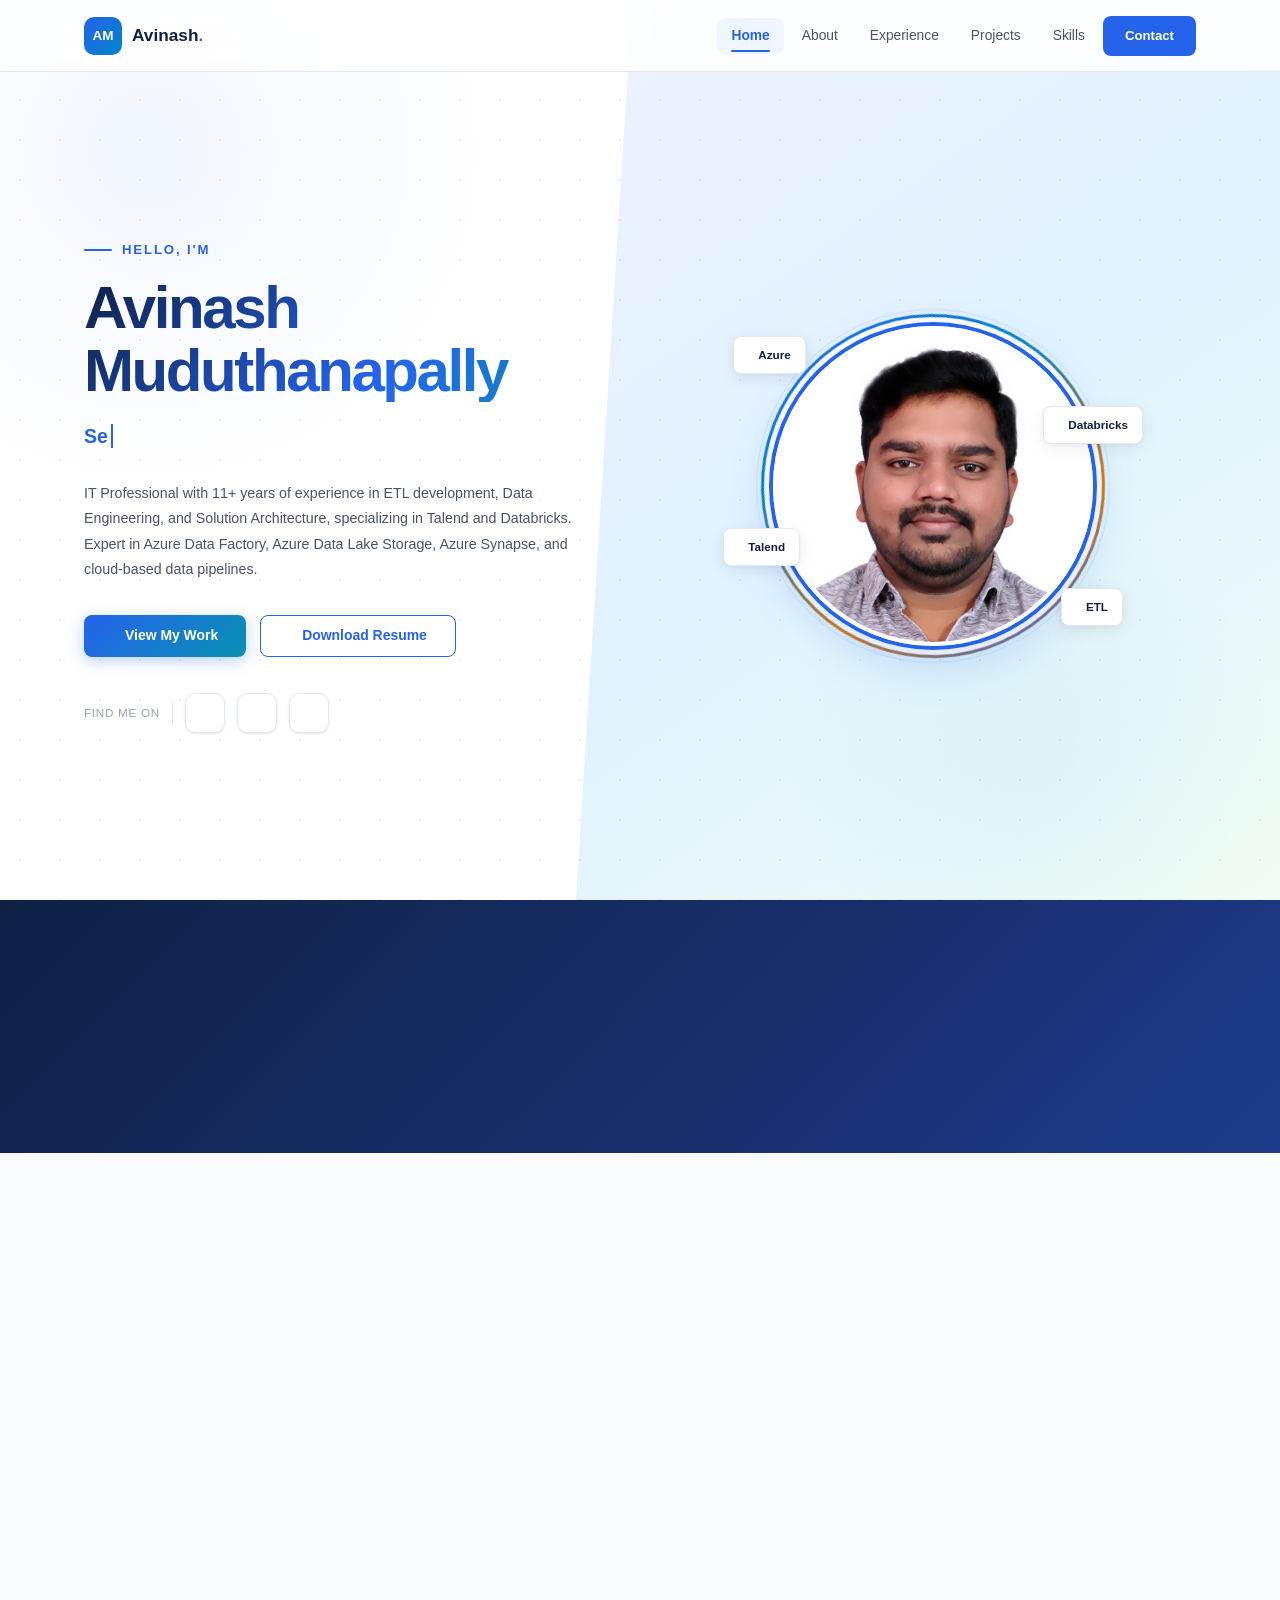
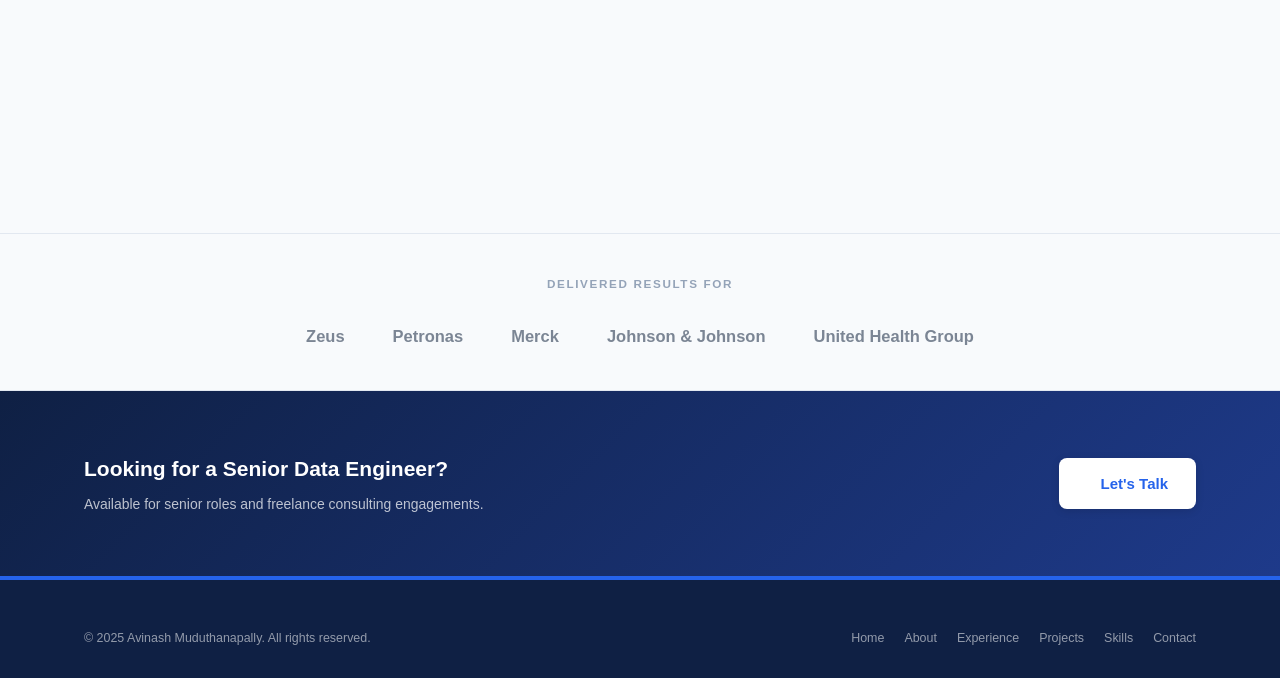
==== commit d3d3b865: "Move portfolio to /Portfolio/ subfolder with visual redesign - Root index.html now redirects to /Por" ====
--- a/index.html
+++ b/index.html
@@ -1,525 +1,11 @@
 <!DOCTYPE html>
-<html lang="en">
+<html>
 <head>
-  <meta charset="UTF-8" />
-  <meta name="viewport" content="width=device-width, initial-scale=1.0" />
-  <title>Avinash Muduthanapally – Senior Data Engineer</title>
-  <meta name="description" content="Senior Data Engineer with 11+ years of experience in ETL, Azure Databricks, Talend, and cloud data pipelines." />
-
-  <!-- Google Fonts -->
-  <link rel="preconnect" href="https://fonts.googleapis.com" />
-  <link rel="preconnect" href="https://fonts.gstatic.com" crossorigin />
-  <link href="https://fonts.googleapis.com/css2?family=Inter:wght@300;400;500;600;700;800&display=swap" rel="stylesheet" />
-
-  <!-- Font Awesome -->
-  <link rel="stylesheet" href="https://cdnjs.cloudflare.com/ajax/libs/font-awesome/6.5.0/css/all.min.css" />
-
-  <!-- Stylesheet -->
-  <link rel="stylesheet" href="assets/css/style.css" />
-
-  <!-- NOTE: Copy your photo (01.jpg) to assets/images/profile.jpg before opening in browser -->
-
-  <style>
-    /* ── Hero Section ── */
-    .hero {
-      min-height: 100vh;
-      display: flex;
-      align-items: center;
-      background: linear-gradient(135deg, #ebf0ff 0%, #f8fafc 50%, #eff6ff 100%);
-      position: relative;
-      overflow: hidden;
-      padding-top: var(--nav-height);
-    }
-    .hero-bg {
-      position: absolute;
-      inset: 0;
-      pointer-events: none;
-    }
-    .hero-bg-grid {
-      position: absolute;
-      inset: 0;
-      background-image: radial-gradient(circle, rgba(37,99,235,0.12) 1px, transparent 1px);
-      background-size: 40px 40px;
-      animation: bgPan 30s linear infinite;
-    }
-    .hero-glow-1 {
-      position: absolute;
-      width: 700px; height: 700px;
-      border-radius: 50%;
-      background: radial-gradient(circle, rgba(37,99,235,0.06) 0%, transparent 70%);
-      top: -200px; left: -200px;
-    }
-    .hero-glow-2 {
-      position: absolute;
-      width: 500px; height: 500px;
-      border-radius: 50%;
-      background: radial-gradient(circle, rgba(2,132,199,0.05) 0%, transparent 70%);
-      bottom: -100px; right: 0;
-    }
-
-    /* Hero layout */
-    .hero-inner {
-      position: relative;
-      z-index: 1;
-      display: grid;
-      grid-template-columns: 1fr 1fr;
-      gap: 60px;
-      align-items: center;
-      padding: 60px 0;
-    }
-    .hero-greeting {
-      font-size: 0.88rem;
-      font-weight: 700;
-      color: var(--accent-blue);
-      letter-spacing: 0.14em;
-      text-transform: uppercase;
-      margin-bottom: 14px;
-      display: flex;
-      align-items: center;
-      gap: 10px;
-    }
-    .hero-greeting::before {
-      content: '';
-      display: inline-block;
-      width: 28px; height: 2px;
-      background: var(--accent-blue);
-      border-radius: 1px;
-    }
-    .hero-name {
-      font-size: clamp(2.4rem, 5vw, 3.5rem);
-      font-weight: 800;
-      letter-spacing: -0.04em;
-      line-height: 1.08;
-      color: var(--navy);
-      margin-bottom: 18px;
-    }
-    .hero-role {
-      font-size: clamp(1.05rem, 2.5vw, 1.3rem);
-      font-weight: 500;
-      color: var(--text-secondary);
-      margin-bottom: 22px;
-      min-height: 2em;
-    }
-    .typewriter-wrap {
-      display: inline-flex;
-      align-items: center;
-    }
-    #typewriter { color: var(--accent-blue); font-weight: 700; }
-    .cursor {
-      display: inline-block;
-      width: 2px;
-      height: 1.2em;
-      background: var(--accent-blue);
-      margin-left: 3px;
-      vertical-align: middle;
-      animation: blink 0.8s step-end infinite;
-    }
-    .hero-summary {
-      font-size: 0.95rem;
-      color: var(--text-secondary);
-      line-height: 1.8;
-      max-width: 520px;
-      margin-bottom: 32px;
-    }
-    .hero-actions {
-      display: flex;
-      gap: 14px;
-      flex-wrap: wrap;
-      margin-bottom: 36px;
-    }
-    .hero-socials {
-      display: flex;
-      gap: 12px;
-      align-items: center;
-    }
-    .hero-social-divider {
-      width: 1px; height: 24px;
-      background: var(--border);
-    }
-    .hero-social-label {
-      font-size: 0.78rem;
-      color: var(--text-muted);
-      letter-spacing: 0.06em;
-      text-transform: uppercase;
-    }
-
-    /* Photo side */
-    .hero-photo-side {
-      display: flex;
-      align-items: center;
-      justify-content: center;
-      position: relative;
-    }
-    .photo-ring-wrap {
-      position: relative;
-      width: 320px; height: 320px;
-    }
-    .photo-ring-outer {
-      position: absolute;
-      inset: -12px;
-      border-radius: 50%;
-      border: 3px solid transparent;
-      background:
-        linear-gradient(white, white) padding-box,
-        linear-gradient(135deg, var(--accent-blue), var(--accent-sky), var(--accent-gold), var(--accent-blue)) border-box;
-      animation: rotate-ring 7s linear infinite;
-    }
-    .photo-ring-outer::before {
-      content: '';
-      position: absolute;
-      inset: -8px;
-      border-radius: 50%;
-      border: 1px solid rgba(37,99,235,0.12);
-    }
-    .photo-img {
-      width: 320px; height: 320px;
-      border-radius: 50%;
-      object-fit: cover;
-      object-position: top center;
-      border: 5px solid #ffffff;
-      position: relative;
-      z-index: 1;
-      box-shadow: 0 8px 40px rgba(37,99,235,0.15), 0 2px 8px rgba(0,0,0,0.08);
-      animation: pulse-ring 4s ease-in-out infinite;
-    }
-
-    /* Floating tech badges */
-    .tech-badge {
-      position: absolute;
-      background: #ffffff;
-      border: 1px solid var(--border);
-      border-radius: var(--radius-sm);
-      padding: 8px 14px;
-      font-size: 0.78rem;
-      font-weight: 700;
-      color: var(--navy);
-      white-space: nowrap;
-      z-index: 2;
-      display: flex;
-      align-items: center;
-      gap: 6px;
-      box-shadow: 0 4px 16px rgba(0,0,0,0.08), 0 1px 4px rgba(0,0,0,0.04);
-    }
-    .tech-badge i { color: var(--accent-blue); }
-    .tb-1 { top: 10px;  left: -40px;  animation: float 3.2s ease-in-out infinite; }
-    .tb-2 { top: 80px;  right: -50px; animation: float 3.8s ease-in-out infinite 0.5s; }
-    .tb-3 { bottom: 80px; left: -50px; animation: float 4.1s ease-in-out infinite 1s; }
-    .tb-4 { bottom: 20px; right: -30px; animation: float 3.5s ease-in-out infinite 1.5s; }
-
-    /* Stats */
-    .stats-section {
-      background: var(--bg-secondary);
-      border-top: 1px solid var(--border);
-      border-bottom: 1px solid var(--border);
-      padding: 60px 0;
-    }
-
-    /* What I Do */
-    .what-i-do-grid {
-      display: grid;
-      grid-template-columns: repeat(3, 1fr);
-      gap: 24px;
-    }
-    .what-card {
-      background: #fff;
-      border: 1px solid var(--border);
-      border-radius: var(--radius-md);
-      padding: 36px 28px;
-      transition: all var(--transition);
-      text-align: center;
-      box-shadow: var(--shadow-card);
-    }
-    .what-card:hover {
-      border-color: var(--border-hover);
-      box-shadow: var(--shadow-hover);
-      transform: translateY(-5px);
-    }
-    .what-icon {
-      width: 64px; height: 64px;
-      margin: 0 auto 20px;
-      border-radius: var(--radius-md);
-      background: #eff6ff;
-      border: 1px solid #bfdbfe;
-      display: flex; align-items: center; justify-content: center;
-      font-size: 1.5rem;
-      color: var(--accent-blue);
-    }
-    .what-title {
-      font-size: 1.05rem;
-      font-weight: 700;
-      color: var(--navy);
-      margin-bottom: 12px;
-    }
-    .what-desc {
-      font-size: 0.87rem;
-      color: var(--text-secondary);
-      line-height: 1.75;
-    }
-
-    /* CTA strip */
-    .cta-strip {
-      background: linear-gradient(135deg, var(--navy) 0%, #1e3a8a 100%);
-      padding: 60px 0;
-    }
-    .cta-strip h3 { color: #fff; font-size: 1.4rem; font-weight: 700; margin-bottom: 6px; }
-    .cta-strip p  { color: rgba(255,255,255,0.72); font-size: 0.93rem; }
-    .cta-inner {
-      display: flex;
-      align-items: center;
-      justify-content: space-between;
-      flex-wrap: wrap;
-      gap: 24px;
-    }
-    .btn-white {
-      background: #fff;
-      color: var(--accent-blue);
-      font-weight: 700;
-      padding: 13px 28px;
-      border-radius: var(--radius-sm);
-      display: inline-flex;
-      align-items: center;
-      gap: 8px;
-      transition: all var(--transition);
-      box-shadow: 0 2px 8px rgba(0,0,0,0.12);
-    }
-    .btn-white:hover {
-      background: var(--accent-blue);
-      color: #fff;
-      transform: translateY(-2px);
-      box-shadow: 0 6px 20px rgba(0,0,0,0.15);
-    }
-
-    /* Photo placeholder */
-    .photo-placeholder {
-      width: 320px; height: 320px;
-      border-radius: 50%;
-      background: #eff6ff;
-      border: 5px solid #fff;
-      align-items: center;
-      justify-content: center;
-      font-size: 5rem;
-      color: var(--accent-blue);
-      position: relative;
-      z-index: 1;
-    }
-
-    @media (max-width: 900px) {
-      .hero-inner { grid-template-columns: 1fr; text-align: center; gap: 40px; }
-      .hero-greeting { justify-content: center; }
-      .hero-summary  { margin: 0 auto 32px; }
-      .hero-actions  { justify-content: center; }
-      .hero-socials  { justify-content: center; }
-      .photo-ring-wrap { width: 240px; height: 240px; }
-      .photo-img { width: 240px; height: 240px; }
-      .photo-placeholder { width: 240px; height: 240px; }
-      .tb-1, .tb-2, .tb-3, .tb-4 { display: none; }
-    }
-    @media (max-width: 768px) {
-      .what-i-do-grid { grid-template-columns: 1fr; }
-      .cta-inner { flex-direction: column; text-align: center; }
-    }
-  </style>
+  <meta charset="UTF-8">
+  <meta http-equiv="refresh" content="0; url=Portfolio/">
+  <title>Redirecting…</title>
 </head>
 <body>
-
-  <!-- ── Navbar ─────────────────────────────────────────────── -->
-  <nav class="navbar" id="navbar">
-    <div class="container">
-      <div class="nav-inner">
-        <a href="index.html" class="nav-logo">
-          <div class="nav-logo-badge">AM</div>
-          <span class="nav-logo-text">Avinash<span>.</span></span>
-        </a>
-        <div class="nav-links">
-          <a href="index.html"      class="nav-link" data-page="index.html">Home</a>
-          <a href="about.html"      class="nav-link" data-page="about.html">About</a>
-          <a href="experience.html" class="nav-link" data-page="experience.html">Experience</a>
-          <a href="projects.html"   class="nav-link" data-page="projects.html">Projects</a>
-          <a href="skills.html"     class="nav-link" data-page="skills.html">Skills</a>
-          <a href="contact.html"    class="nav-link nav-cta" data-page="contact.html">Contact</a>
-        </div>
-        <button class="hamburger" id="hamburger" aria-label="Toggle menu">
-          <span></span><span></span><span></span>
-        </button>
-      </div>
-    </div>
-  </nav>
-
-  <!-- Mobile Menu -->
-  <div class="mobile-menu" id="mobileMenu">
-    <a href="index.html"      class="nav-link" data-page="index.html">Home</a>
-    <a href="about.html"      class="nav-link" data-page="about.html">About</a>
-    <a href="experience.html" class="nav-link" data-page="experience.html">Experience</a>
-    <a href="projects.html"   class="nav-link" data-page="projects.html">Projects</a>
-    <a href="skills.html"     class="nav-link" data-page="skills.html">Skills</a>
-    <a href="contact.html"    class="nav-link nav-cta">Contact</a>
-  </div>
-
-  <!-- ── Hero Section ───────────────────────────────────────── -->
-  <section class="hero">
-    <div class="hero-bg">
-      <div class="hero-bg-grid"></div>
-      <div class="hero-glow-1"></div>
-      <div class="hero-glow-2"></div>
-    </div>
-
-    <div class="container">
-      <div class="hero-inner">
-
-        <!-- Left: Text -->
-        <div class="hero-text">
-          <p class="hero-greeting">Hello, I'm</p>
-          <h1 class="hero-name">Avinash<br/>Muduthanapally</h1>
-
-          <div class="hero-role">
-            <div class="typewriter-wrap">
-              <span id="typewriter">Senior Data Engineer</span><span class="cursor"></span>
-            </div>
-          </div>
-
-          <p class="hero-summary">
-            IT Professional with 11+ years of experience in ETL development, Data Engineering, and Solution Architecture, specializing in Talend and Databricks. Expert in Azure Data Factory, Azure Data Lake Storage, Azure Synapse, and cloud-based data pipelines.
-          </p>
-
-          <div class="hero-actions">
-            <a href="projects.html" class="btn btn-primary">
-              <i class="fa-solid fa-briefcase"></i> View My Work
-            </a>
-            <a href="Avinash_Muduthanapally_Resume (1).pdf" class="btn btn-secondary" target="_blank">
-              <i class="fa-solid fa-download"></i> Download Resume
-            </a>
-          </div>
-
-          <div class="hero-socials">
-            <span class="hero-social-label">Find me on</span>
-            <div class="hero-social-divider"></div>
-            <a href="https://www.linkedin.com/in/avinash-muduthanapally/" target="_blank" class="social-link" title="LinkedIn">
-              <i class="fa-brands fa-linkedin-in"></i>
-            </a>
-            <a href="https://github.com/avvi575" target="_blank" class="social-link" title="GitHub">
-              <i class="fa-brands fa-github"></i>
-            </a>
-            <a href="mailto:avinash.muduthanapally@gmail.com" class="social-link" title="Email">
-              <i class="fa-solid fa-envelope"></i>
-            </a>
-          </div>
-        </div>
-
-        <!-- Right: Photo -->
-        <div class="hero-photo-side">
-          <div class="photo-ring-wrap">
-            <div class="photo-ring-outer"></div>
-            <img src="assets/images/profile.jpg" alt="Avinash Muduthanapally" class="photo-img" onerror="this.style.display='none'; this.parentElement.querySelector('.photo-placeholder').style.display='flex';" />
-            <div class="photo-placeholder" style="display:none; width:320px; height:320px; border-radius:50%; background:#eff6ff; border:5px solid #fff; align-items:center; justify-content:center; font-size:5rem; color:var(--accent-blue); position:relative; z-index:1;">
-              <i class="fa-solid fa-user"></i>
-            </div>
-
-            <!-- Floating tech badges -->
-            <div class="tech-badge tb-1"><i class="fa-brands fa-microsoft"></i> Azure</div>
-            <div class="tech-badge tb-2"><i class="fa-solid fa-database"></i> Databricks</div>
-            <div class="tech-badge tb-3"><i class="fa-solid fa-gears"></i> Talend</div>
-            <div class="tech-badge tb-4"><i class="fa-solid fa-cloud"></i> ETL</div>
-          </div>
-        </div>
-
-      </div>
-    </div>
-  </section>
-
-  <!-- ── Stats Row ───────────────────────────────────────────── -->
-  <section class="stats-section">
-    <div class="container">
-      <div class="stats-grid">
-        <div class="stat-item animate-on-scroll delay-1">
-          <div class="stat-number">
-            <span data-counter data-target="11" data-suffix="+">0</span>
-          </div>
-          <div class="stat-label">Years Experience</div>
-        </div>
-        <div class="stat-item animate-on-scroll delay-2">
-          <div class="stat-number">
-            <span data-counter data-target="5">0</span>
-          </div>
-          <div class="stat-label">Major Companies</div>
-        </div>
-        <div class="stat-item animate-on-scroll delay-3">
-          <div class="stat-number">
-            <span data-counter data-target="2">0</span>
-          </div>
-          <div class="stat-label">Certifications</div>
-        </div>
-        <div class="stat-item animate-on-scroll delay-4">
-          <div class="stat-number">
-            <span data-counter data-target="5" data-suffix="+">0</span>
-          </div>
-          <div class="stat-label">Enterprise Clients</div>
-        </div>
-      </div>
-    </div>
-  </section>
-
-  <!-- ── What I Do ───────────────────────────────────────────── -->
-  <section class="section" style="background: var(--bg-secondary);">
-    <div class="container">
-      <div class="section-header animate-on-scroll">
-        <p style="font-size:0.82rem; color:var(--accent-blue); font-weight:600; letter-spacing:0.12em; text-transform:uppercase; margin-bottom:10px;">What I Do</p>
-        <h2 class="section-title">Core Competencies</h2>
-        <div class="divider"></div>
-        <p class="section-subtitle">End-to-end data engineering expertise across cloud platforms and enterprise ecosystems.</p>
-      </div>
-
-      <div class="what-i-do-grid">
-        <div class="what-card animate-on-scroll delay-1" data-tilt>
-          <div class="what-icon"><i class="fa-solid fa-arrows-turn-right"></i></div>
-          <h3 class="what-title">ETL Architecture</h3>
-          <p class="what-desc">Designing and developing end-to-end ETL/ELT pipelines using Talend and Azure Data Factory, with reusable frameworks and metadata-driven execution across enterprise systems.</p>
-        </div>
-        <div class="what-card animate-on-scroll delay-2" data-tilt>
-          <div class="what-icon"><i class="fa-solid fa-cloud"></i></div>
-          <h3 class="what-title">Cloud Data Pipelines</h3>
-          <p class="what-desc">Building scalable data solutions on Azure using Databricks, ADLS, and Synapse with Medallion Architecture (Bronze/Silver/Gold layers) to support analytics and BI workloads.</p>
-        </div>
-        <div class="what-card animate-on-scroll delay-3" data-tilt>
-          <div class="what-icon"><i class="fa-solid fa-people-group"></i></div>
-          <h3 class="what-title">Technical Leadership</h3>
-          <p class="what-desc">Leading cross-functional data engineering teams, managing onshore/offshore client interactions, driving Agile/Kanban delivery with zero-escalation track records.</p>
-        </div>
-      </div>
-    </div>
-  </section>
-
-  <!-- ── CTA Strip ────────────────────────────────────────────── -->
-  <section class="cta-strip">
-    <div class="container">
-      <div class="cta-inner">
-        <div>
-          <h3>Looking for a Senior Data Engineer?</h3>
-          <p>Available for senior roles and freelance consulting engagements.</p>
-        </div>
-        <a href="contact.html" class="btn-white">
-          <i class="fa-solid fa-paper-plane"></i> Let's Talk
-        </a>
-      </div>
-    </div>
-  </section>
-
-  <!-- ── Footer ──────────────────────────────────────────────── -->
-  <footer class="footer">
-    <div class="container">
-      <div class="footer-inner">
-        <p class="footer-copy">&copy; 2025 Avinash Muduthanapally. All rights reserved.</p>
-        <nav class="footer-links">
-          <a href="index.html">Home</a>
-          <a href="about.html">About</a>
-          <a href="experience.html">Experience</a>
-          <a href="projects.html">Projects</a>
-          <a href="skills.html">Skills</a>
-          <a href="contact.html">Contact</a>
-        </nav>
-      </div>
-    </div>
-  </footer>
-
-  <script src="assets/js/main.js"></script>
+  <p>Redirecting to <a href="Portfolio/">portfolio</a>…</p>
 </body>
 </html>
